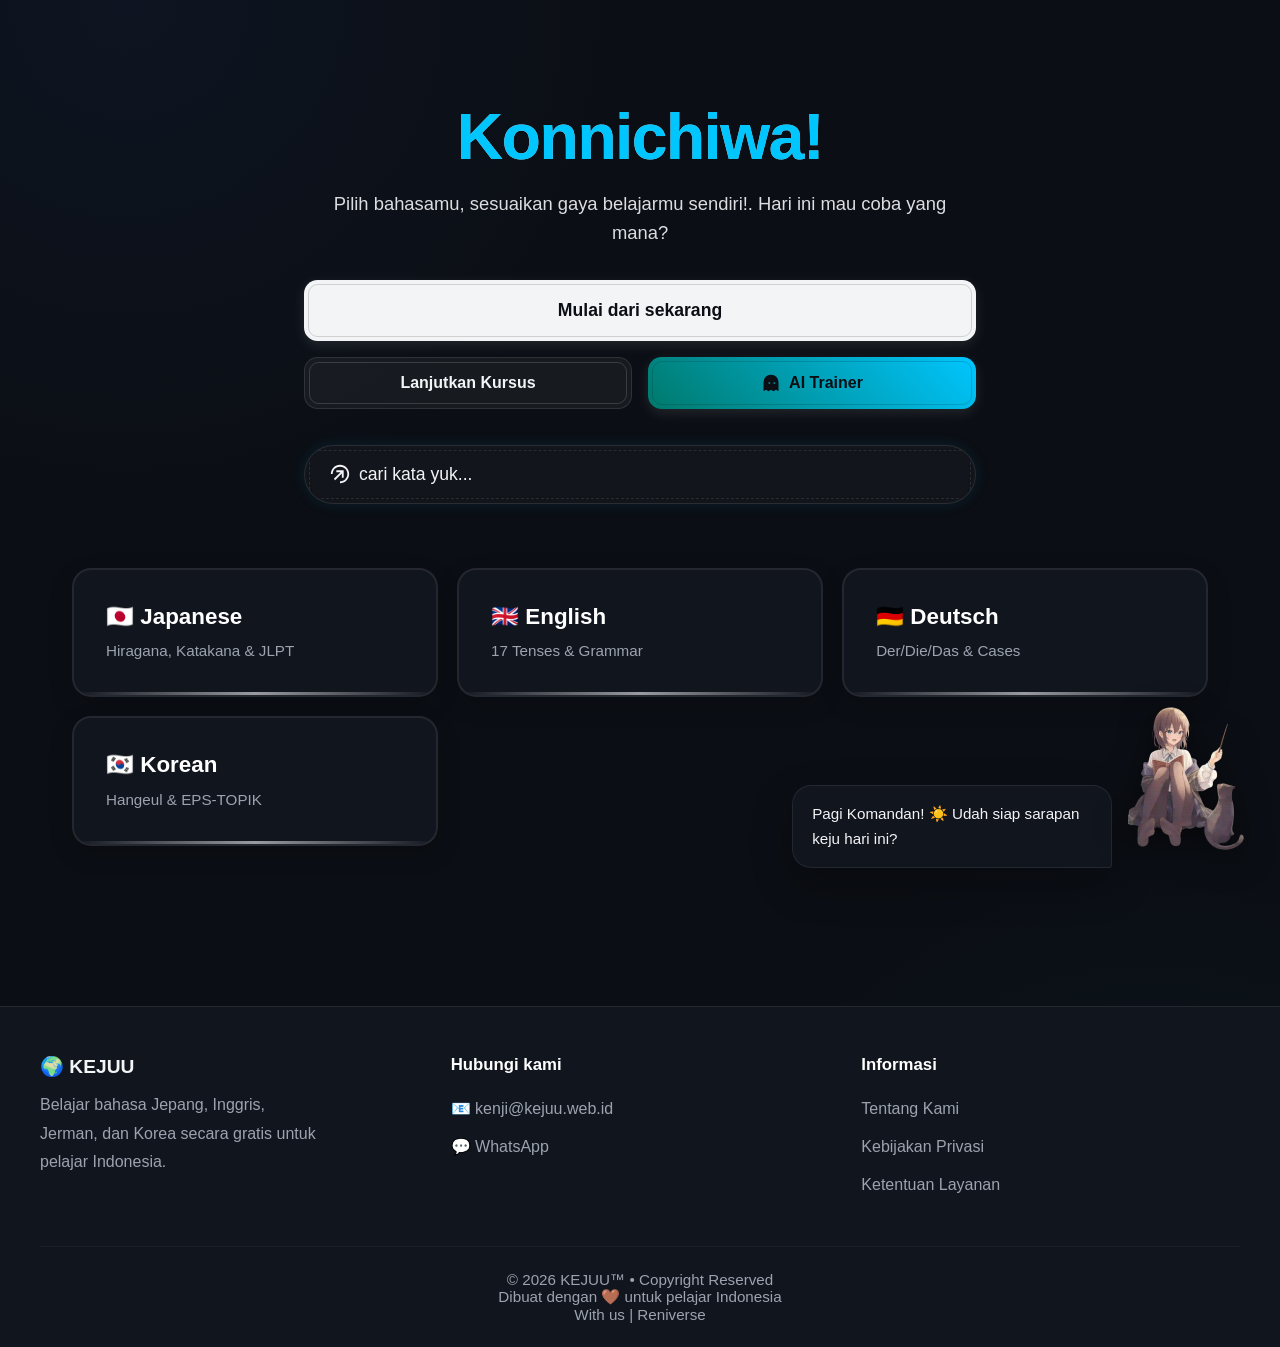
==== index.html @ 5feccb67 "Initial commit" ====
<!DOCTYPE html>
<html lang="id">
<head>
  <meta charset="UTF-8">
  <meta name="viewport" content="width=device-width, initial-scale=1.0">
  <meta name="robots" content="index, follow">
  <title>KEJUU languages learning</title>
  <meta name="description" content="Belajar bahasa international interaktif menyenangkan yaitu (Jepang, Inggris, Jerman, Korea) hanya di Kejuu! Tidak perlu membayar mahal, cukup sediakan akses internet yang memadai bisa langsung akses halaman kami.">
  
  <link rel="icon" type="image/png" href="icon.png">
  <link rel="apple-touch-icon" href="icon.png">
  <script async src="https://pagead2.googlesyndication.com/pagead/js/adsbygoogle.js?client=ca-pub-4600838552332740"
     crossorigin="anonymous"></script>
  <link rel="preconnect" href="https://unpkg.com" crossorigin>
  <link rel="dns-prefetch" href="https://unpkg.com">
  <link rel="preconnect" href="https://fonts.googleapis.com">
  <link rel="preconnect" href="https://fonts.gstatic.com" crossorigin>

  <link rel="stylesheet" href="source/style.css">
  <link rel="stylesheet" href="source/header/header.css">
  
  <link rel="preload" href="source/search/omni.css" as="style" onload="this.onload=null;this.rel='stylesheet'">
  <noscript><link rel="stylesheet" href="source/search/omni.css"></noscript>
</head>
<body>

  <main class="main-container">
    
    <section class="hero">
      <h1 data-dynamic="false" style="color: #00c6ff;">Konnichiwa!</h1> 
      <p style="color: #dcdde1;">Pilih bahasamu, sesuaikan gaya belajarmu sendiri!. Hari ini mau coba yang mana?</p>

      <div class="hero-buttons">
        <button id="btn-practice" class="btn-primary">Mulai dari sekarang</button>
        <button id="btn-continue" class="btn-secondary">Lanjutkan Kursus</button>
        
        <button id="btn-chat-ai" class="btn-primary" style="background: linear-gradient(45deg, #00796b, #00c6ff); border-color: #00796b; display: inline-flex; align-items: center; gap: 8px;" aria-label="Buka fitur Chat AI">
          <svg xmlns="http://www.w3.org/2000/svg" width="20" height="20" viewBox="0 0 24 24" fill="currentColor"><path d="M12 2a9 9 0 0 0-9 9v11l3-2 3 2 3-2 3 2 3-2 3 2V11a9 9 0 0 0-9-9zm5 11h-2v-2h2v2zm-6-2v2H9v-2h2z"></path></svg> AI Trainer
        </button>
        
        <button id="btn-omni" class="btn-omni" aria-label="Buka fitur pencarian kata (Omni Search)" style="display: inline-flex; align-items: center; gap: 8px;">
          <svg xmlns="http://www.w3.org/2000/svg" width="22" height="22" fill="currentColor" viewBox="0 0 24 24">
            <path d="m6.71 18.71 7.29-7.3V16h2V8H8v2h4.59l-7.3 7.29z"></path>
            <path d="M12 2C9.33 2 6.82 3.04 4.93 4.93S2 9.33 2 12h2c0-2.14.83-4.15 2.34-5.66S9.86 4 12 4s4.15.83 5.66 2.34S20 9.86 20 12s-.83 4.15-2.34 5.66S14.14 20 12 20v2c2.67 0 5.18-1.04 7.07-2.93S22 14.67 22 12s-1.04-5.18-2.93-7.07S14.67 2 12 2"></path>
          </svg>
          cari kata yuk...
        </button>
      </div>
    </section>

    <section id="language-selection" class="languages">
      <a href="source/menu/hiragana/jp.html" style="text-decoration: none; color: inherit; display: block;">
        <div class="lang-card">
          <h2>🇯🇵 Japanese</h2>
          <p>Hiragana, Katakana & JLPT</p>
        </div>
      </a>
      
      <a href="source/menu/english/eng.html" style="text-decoration: none; color: inherit; display: block;">
        <div class="lang-card">
          <h2>🇬🇧 English</h2>
          <p>17 Tenses & Grammar</p>
        </div>
      </a>
      
      <a href="source/menu/deutsch/de.html" style="text-decoration: none; color: inherit; display: block;">
        <div class="lang-card">
          <h2>🇩🇪 Deutsch</h2>
          <p>Der/Die/Das & Cases</p>
        </div>
      </a>
      
      <a href="source/menu/korea/kr.html" style="text-decoration: none; color: inherit; display: block;">
        <div class="lang-card">
          <h2>🇰🇷 Korean</h2>
          <p>Hangeul & EPS-TOPIK</p>
        </div>
      </a>
    </section>
  </main>

  <div class="assistant">
    <div id="prank-badge" class="prank-badge hidden" style="background-color: #e74c3c; color: #fff; font-weight: bold; border-radius: 5px; padding: 2px 8px; font-size: 0.8rem;">😈 Terhukum: <span id="prank-count">0</span>x</div>
    <div id="bubble" class="bubble">Hai 👋</div>
    <img src="source/assets/asisten.webp" id="assistant-img" class="assistant-img" alt="Ilustrasi Asisten Kejuu" style="width: 120px; height: auto;" fetchpriority="high" decoding="async">
  </div>

  <div id="punishment-overlay" class="punishment-overlay">
    <div class="punishment-box">
      <h2 class="punishment-title">🚨 TERCYDUK! 🚨</h2>
      <p style="color: #aaa; font-size: 0.9rem; margin-bottom: 20px;">Berani-beraninya noel asisten 2x! Sebagai hukuman, jawab soal random ini untuk membebaskan layar hahaha!</p>
      <div id="punish-lang" style="font-size: 2rem; margin-bottom: 5px;">🌍</div>
      <div id="punish-q" class="punishment-q">Memuat Kutukan...</div>
      <div id="punish-opts" class="punishment-opts"></div>
    </div>
  </div>

  <div id="omni-overlay" class="omni-overlay">
    <div class="omni-container">
      <div class="omni-header">
        <input type="text" id="omni-input" class="omni-input" placeholder="Ketik kata di sini... (Misal: Makan, Minum dsb)" aria-label="Kolom input pencarian Omni">
        <button id="omni-close" class="omni-close" aria-label="Tutup pencarian Omni">✖</button>
      </div>
      <div id="omni-results" class="omni-results">
        <p style="color: #718093; text-align: center; margin-top: 20px; font-style: italic;">ketik kata yang kamu inginkan, setelahnya akan muncul multiple languages yang bisa dilatih..</p>
      </div>
    </div>
  </div>

  <div id="ai-chat-overlay" class="omni-overlay">
    <div class="omni-container" style="max-width: 500px; height: 80vh; display: flex; flex-direction: column; padding: 0; overflow: hidden; background: #1e1e2f;">
      
      <div style="background: #2d2d44; padding: 15px 20px; display: flex; justify-content: space-between; align-items: center; border-bottom: 1px solid #3f3f5a;">
        <h3 style="margin: 0; color: #00c6ff; display: flex; align-items: center; gap: 8px;">
          <svg xmlns="http://www.w3.org/2000/svg" width="22" height="22" viewBox="0 0 24 24" fill="currentColor"><path d="M12 2a9 9 0 0 0-9 9v11l3-2 3 2 3-2 3 2 3-2 3 2V11a9 9 0 0 0-9-9zm5 11h-2v-2h2v2zm-6-2v2H9v-2h2z"></path></svg>
          Kejuu AI Tutor
        </h3>
        <button id="ai-chat-close" class="omni-close" aria-label="Tutup Chat" style="top: auto; right: auto; position: relative;">✖</button>
      </div>
      
      <div id="ai-lang-selector" style="padding: 30px 20px; text-align: center; flex: 1; overflow-y: auto;">
        <p style="color: #dcdde1; margin-bottom: 25px; font-size: 1.1rem;">Hari ini mau latihan percakapan pakai bahasa apa, Komandan?</p>
        <div style="display: grid; grid-template-columns: 1fr 1fr; gap: 15px;">
          <button class="btn-secondary ai-lang-btn" data-lang="jp" style="padding: 15px; font-size: 1.1rem;">🇯🇵 Jepang</button>
          <button class="btn-secondary ai-lang-btn" data-lang="en" style="padding: 15px; font-size: 1.1rem;">🇬🇧 Inggris</button>
          <button class="btn-secondary ai-lang-btn" data-lang="de" style="padding: 15px; font-size: 1.1rem;">🇩🇪 Jerman</button>
          <button class="btn-secondary ai-lang-btn" data-lang="kr" style="padding: 15px; font-size: 1.1rem;">🇰🇷 Korea</button>
        </div>
      </div>

      <div id="ai-chat-room" style="display: none; flex: 1; flex-direction: column; overflow: hidden;">
        <div id="ai-chat-history" style="flex: 1; overflow-y: auto; padding: 20px; display: flex; flex-direction: column; gap: 15px;"></div>
        <div id="ai-chat-options" style="padding: 15px; background: #252538; border-top: 1px solid #3f3f5a; display: flex; flex-direction: column; gap: 10px;"></div>
      </div>
    </div>
  </div>

  <script src="source/menu/hiragana/huruf.js" defer></script> 
  <script src="source/header/nav.js" defer></script>
  <script src="source/app.js" defer></script>
  <script src="source/chat.js" defer></script>
  <script src="source/search/omni.js" defer></script>
  
<footer class="site-footer">
  <div class="footer-grid">
    <div class="footer-brand">
      <h3>🌍 KEJUU</h3>
      <p>
        Belajar bahasa Jepang, Inggris,
        Jerman, dan Korea secara gratis
        untuk pelajar Indonesia.
      </p>
    </div>
    <div class="footer-section">
      <h4>Hubungi kami</h4>
      <a href="mailto:kenji@kejuu.web.id">
        📧 kenji@kejuu.web.id
      </a>
      <a href="https://wa.me/6285129943580">
        💬 WhatsApp
      </a>
    </div>
    <div class="footer-section">
      <h4>Informasi</h4>
      <a href="information/community/about.html">
        Tentang Kami
      </a>
      <a href="privacy.html">
        Kebijakan Privasi
      </a>
      <a href="terms.html">
        Ketentuan Layanan
      </a>
    </div>
  </div>
  <div class="footer-bottom">
    © 2026 KEJUU™ • Copyright Reserved
  <p>
    Dibuat dengan 🤎 untuk pelajar Indonesia
    <p>
      With us | Reniverse
    </p>
  </p>
  </div>
</footer>
</body>
</html>
---- source/style.css ----
/* =========================================
   KEJUU UI REFRESH — PREMIUM GAME EDITION
   ========================================= */

:root {
  --bg: #0b0e14;
  --bg-2: #11151e;
  --panel: rgba(18, 22, 34, 0.92);
  --panel-soft: rgba(21, 26, 40, 0.78);
  --text: #f3f4f6;
  --muted: #9ca3af;
  --line: rgba(255, 255, 255, 0.08);
  --line-soft: rgba(255, 255, 255, 0.04);
  --accent: #3b82f6; 
  --accent-2: #0ea5e9;
  --good: #10b981;
  --danger: #f43f5e;
  --shadow: 0 1rem 2.5rem rgba(0, 0, 0, 0.25);
  --shadow-soft: 0 0.5rem 1.5rem rgba(0, 0, 0, 0.15);
  --radius-lg: 1.2rem;
  --radius-md: 0.85rem;
  --radius-sm: 0.6rem;
  --content-max: 75rem;
}

* {
  margin: 0;
  padding: 0;
  box-sizing: border-box;
  font-family: 'Inter', 'Segoe UI', Tahoma, Geneva, Verdana, sans-serif;
  -webkit-tap-highlight-color: transparent;
}

html {
  scroll-behavior: smooth;
  -webkit-text-size-adjust: 100%;
  text-size-adjust: 100%;
}

body {
  min-height: 100dvh;
  background: 
    radial-gradient(circle at 10% 0%, rgba(59, 130, 246, 0.06), transparent 30%),
    radial-gradient(circle at 90% 100%, rgba(14, 165, 233, 0.05), transparent 30%),
    var(--bg);
  color: var(--text);
  display: flex;
  flex-direction: column;
  align-items: stretch;
  overflow-x: hidden;
}

.hidden {
  display: none !important;
}

/* ==========================
   TOMBOL DENGAN EFEK GAME UI
========================== */

button,
.btn {
  position: relative; /* Wajib untuk menahan kotak dalam */
  border: 0;
  border-radius: var(--radius-md);
  cursor: pointer;
  font-weight: 600;
  font-size: 1rem;
  text-decoration: none;
  display: inline-flex;
  align-items: center;
  justify-content: center;
  gap: 0.6rem;
  transition: all 0.2s ease;
  overflow: hidden; /* Mencegah kotak dalam keluar dari tombol */
}

/* KOTAK HIASAN DI DALAM (GAME VIBES) */
button::before,
.btn::before {
  content: '';
  position: absolute;
  inset: 4px; /* Jarak dinding kotak dalam ke pinggir tombol */
  border: 1px solid rgba(255, 255, 255, 0.15); /* Garis standar transparan */
  border-radius: calc(var(--radius-md) - 4px); /* Menyesuaikan lekukan luar */
  pointer-events: none;
  transition: all 0.2s ease;
}

button:hover,
.btn:hover {
  transform: translateY(-2px);
}

/* Kotak dalam ikut menyala saat di-hover */
button:hover::before,
.btn:hover::before {
  border-color: rgba(255, 255, 255, 0.4);
}

button:active,
.btn:active {
  transform: translateY(0) scale(0.98);
}

button:focus-visible,
.btn:focus-visible,
a:focus-visible {
  outline: 2px solid var(--accent);
  outline-offset: 2px;
}

/* ==========================
   MAIN / HERO
========================== */

.container,
.main-container {
  width: min(100%, var(--content-max));
  margin-inline: auto;
  padding-inline: clamp(1.2rem, 3vw, 2rem);
  padding-bottom: clamp(6rem, 10vw, 8rem);
}

.hero {
  width: 100%;
  text-align: center;
  padding: clamp(4rem, 8vw, 7rem) 0 clamp(2.5rem, 5vw, 4rem);
  animation: fadeInDown 0.7s ease-out;
}

.hero h1 {
  font-size: clamp(2rem, 5.5vw, 4rem);
  font-weight: 800;
  line-height: 1.1;
  letter-spacing: -0.02em;
  margin-bottom: 1rem;
  background: linear-gradient(135deg, #fff, #9ca3af);
  -webkit-background-clip: text;
  background-clip: text;
  color: transparent;
}

.hero p {
  color: var(--muted);
  font-size: clamp(1rem, 1.8vw, 1.15rem);
  line-height: 1.6;
  max-width: 42rem;
  margin-inline: auto;
}

.hero-buttons {
  width: min(100%, 42rem);
  margin: 2rem auto 0;
  display: grid;
  grid-template-columns: repeat(2, 1fr);
  gap: 1rem;
}

.hero-buttons button:nth-child(1) {
  grid-column: 1 / -1;
  padding: 1.25rem;
  font-size: 1.1rem;
}

.hero-buttons .btn-omni {
  grid-column: 1 / -1;
  padding: 1.1rem;
  background: rgba(255, 255, 255, 0.03);
  border: 1px solid rgba(255, 255, 255, 0.1);
  color: var(--text);
  font-weight: 500;
  justify-content: flex-start;
  padding-left: 1.5rem;
}

.hero-buttons .btn-omni::before {
  /* Khusus tombol search, kotak dalamnya dibikin lebih kalem */
  border: 1px dashed rgba(255, 255, 255, 0.1); 
}

.hero-buttons button {
  width: 100%;
  padding: 1rem;
}

.btn-primary {
  background: var(--text);
  color: var(--bg);
  box-shadow: 0 4px 14px rgba(255, 255, 255, 0.1);
}

.btn-primary::before {
  border-color: rgba(0, 0, 0, 0.15); /* Karena tombol warna putih, garis dalam warna gelap */
}
.btn-primary:hover::before {
  border-color: rgba(0, 0, 0, 0.3);
}

.btn-primary:hover {
  background: #e5e7eb;
  box-shadow: 0 6px 20px rgba(255, 255, 255, 0.15);
}

.btn-secondary {
  background: rgba(255, 255, 255, 0.05);
  color: var(--text);
  border: 1px solid rgba(255, 255, 255, 0.1);
}

.btn-secondary:hover {
  background: rgba(255, 255, 255, 0.08);
  border-color: rgba(255, 255, 255, 0.2);
}

/* ==========================
   LANGUAGE CARDS
========================== */

.languages {
  width: 100%;
  display: grid;
  grid-template-columns: repeat(auto-fit, minmax(min(100%, 18rem), 1fr));
  gap: 1.2rem;
  padding: 0 0 2rem;
}

.languages > a {
  display: block;
  color: inherit;
  text-decoration: none;
}

.lang-card {
  height: 100%;
  background: var(--bg-2);
  border: 2px solid var(--line);
  border-radius: var(--radius-lg);
  padding: clamp(1.8rem, 3.4vw, 2rem);
  text-align: left;
  transition: all 0.3s ease;
  box-shadow: var(--shadow-soft);
  position: relative;
  overflow: hidden;
}

.lang-card::after {
  content: "";
  position: absolute;
  inset: auto 0 0 0;
  height: 3px;
  opacity: 0.6;
  background: linear-gradient(90deg, transparent, currentColor, transparent);
}

.lang-card::before {
  content: '';
  position: absolute;
  top: 0; left: 0; right: 0;
  height: 3px;
  background: var(--card-accent, transparent);
  opacity: 0;
  transition: opacity 0.3s ease;
}

.lang-card:nth-child(1) { --card-accent: #C71585; }

.lang-card:hover {
  transform: translateY(-4px);
  border-color: rgba(255, 255, 255, 0.15);
  box-shadow: var(--shadow);
  background: rgba(255, 255, 255, 0.02);
}

.lang-card:hover::before {
  opacity: 1;
}

.lang-card h2,
.lang-card h3 {
  color: #fff;
  font-size: clamp(1.2rem, 2.5vw, 1.4rem);
  margin-bottom: 0.5rem;
  line-height: 1.3;
}

.lang-card p {
  color: var(--muted);
  font-size: 0.95rem;
  line-height: 1.6;
}

/* ==========================
   ASSISTANT / BUBBLE
========================== */

.assistant {
  position: fixed;
  right: clamp(1rem, 2.5vw, 2rem);
  bottom: clamp(1rem, 2.5vw, 2rem);
  display: flex;
  align-items: flex-end;
  gap: 1rem;
  z-index: 1000;
  pointer-events: none;
}

.assistant > * {
  pointer-events: auto;
}

.assistant-img {
  width: clamp(5rem, 8vw, 7rem);
  height: auto;
  cursor: pointer;
  object-fit: contain;
  animation: float 4s ease-in-out infinite;
  transition: transform 0.2s ease, filter 0.2s ease;
  filter: drop-shadow(0 0.5rem 1rem rgba(0, 0, 0, 0.5));
}

.assistant-img:hover {
  animation: poke 0.75s ease-in-out;
  transform: scale(1.05);
}

.talking {
  animation: talk 0.3s infinite !important;
}

.prank-badge {
  position: absolute;
  top: -2.5rem;
  right: 0;
  display: inline-flex;
  align-items: center;
  gap: 0.3rem;
  padding: 0.4rem 0.9rem;
  border-radius: var(--radius-md);
  background: var(--danger);
  color: #fff;
  font-size: 0.85rem;
  font-weight: 700;
  box-shadow: 0 0.5rem 1.2rem rgba(244, 63, 94, 0.3);
  white-space: nowrap;
}

.bubble {
  max-width: min(20rem, 72vw);
  background: var(--bg-2);
  color: var(--text);
  border: 1px solid var(--line);
  border-radius: 1.2rem 1.2rem 0.2rem 1.2rem;
  padding: 1rem 1.2rem;
  font-size: 0.95rem;
  line-height: 1.6;
  box-shadow: var(--shadow);
  opacity: 0;
  transform: translateY(1rem) scale(0.95);
  transition: all 0.3s cubic-bezier(0.175, 0.885, 0.32, 1.275);
}

.bubble.show {
  opacity: 1;
  transform: translateY(0) scale(1);
}

/* ==========================
   OVERLAYS (PRANK / OMNI / AI)
========================== */

.punishment-overlay,
.omni-overlay {
  position: fixed;
  inset: 0;
  z-index: 9998;
  display: flex;
  justify-content: center;
  align-items: center;
  padding: 1rem;
  background: rgba(0, 0, 0, 0.75);
  backdrop-filter: blur(8px);
  -webkit-backdrop-filter: blur(8px);
  opacity: 0;
  pointer-events: none;
  transition: opacity 0.3s ease;
}

.punishment-overlay.locked,
.omni-overlay.active {
  opacity: 1;
  pointer-events: auto;
}

.punishment-box,
.omni-container {
  width: min(100%, 36rem);
  border: 1px solid var(--line);
  border-radius: var(--radius-lg);
  background: var(--bg);
  box-shadow: var(--shadow);
}

.punishment-box {
  padding: clamp(1.5rem, 4vw, 2.5rem);
  text-align: center;
  transform: scale(0.95) translateY(1rem);
  transition: all 0.3s cubic-bezier(0.2, 0.8, 0.2, 1);
}

.punishment-overlay.locked .punishment-box {
  transform: scale(1) translateY(0);
}

.punishment-title {
  color: var(--danger);
  font-size: clamp(1.5rem, 3.5vw, 2rem);
  margin-bottom: 0.5rem;
  font-weight: 800;
}

.punishment-q {
  font-size: clamp(1.1rem, 2.5vw, 1.25rem);
  margin: 1.5rem 0;
  color: #fff;
  font-weight: 600;
}

.punishment-opts {
  display: grid;
  gap: 0.8rem;
}

.punish-btn {
  width: 100%;
  padding: 1rem;
  background: rgba(255, 255, 255, 0.05);
  border: 1px solid var(--line);
  color: #fff;
}

.punish-btn:hover {
  background: rgba(255, 255, 255, 0.1);
  border-color: rgba(255, 255, 255, 0.2);
}

.punish-btn.wrong {
  animation: shakeWrong 0.4s ease-in-out;
  background: rgba(244, 63, 94, 0.1);
  border-color: rgba(244, 63, 94, 0.4);
  color: #fb7185;
}
.punish-btn.wrong::before {
  border-color: rgba(244, 63, 94, 0.3); /* Inner border ikut warna merah */
}

.omni-container {
  overflow: hidden;
  display: flex;
  flex-direction: column;
}

.omni-header {
  display: flex;
  align-items: center;
  gap: 1rem;
  padding: 1.2rem;
  border-bottom: 1px solid var(--line);
  background: var(--bg-2);
}

.omni-input {
  width: 100%;
  min-width: 0;
  border: 1px solid var(--line);
  background: var(--bg);
  color: #fff;
  border-radius: var(--radius-md);
  padding: 1rem 1.2rem;
  font-size: 1.05rem;
  outline: none;
  transition: border-color 0.2s ease;
}

.omni-input::placeholder {
  color: var(--muted);
}

.omni-input:focus {
  border-color: var(--accent);
}

.omni-close {
  flex: 0 0 auto;
  width: 2.8rem;
  height: 2.8rem;
  background: rgba(255, 255, 255, 0.05);
  color: var(--muted);
  border-radius: var(--radius-md);
}

.omni-close:hover {
  background: rgba(255, 255, 255, 0.1);
  color: #fff;
}

.omni-results {
  padding: 1.2rem;
  max-height: min(70vh, 32rem);
  overflow: auto;
}

/* ==========================
   AI CHAT
========================== */
#ai-chat-overlay.omni-overlay .omni-container {
  width: min(100%, 36rem);
  height: min(85vh, 48rem);
}

#ai-lang-selector {
  padding: 1.5rem;
  overflow: auto;
  flex: 1;
}

#ai-chat-room {
  min-height: 0;
}

#ai-chat-history {
  min-height: 0;
  flex: 1;
  overflow: auto;
  padding: 1.5rem;
  display: flex;
  flex-direction: column;
  gap: 1.2rem;
}

#ai-chat-options {
  padding: 1.2rem;
  background: var(--bg-2);
  border-top: 1px solid var(--line);
  display: flex;
  flex-direction: column;
  gap: 0.8rem;
}

.ai-lang-btn {
  width: 100%;
  padding: 1rem !important;
  font-size: 1.05rem !important;
}

.chat-row {
  display: flex;
  align-items: flex-end;
  gap: 0.8rem;
}

.chat-row.user {
  justify-content: flex-end;
}

.chat-avatar {
  flex: 0 0 auto;
  display: flex;
  align-items: center;
  justify-content: center;
  font-size: 1.5rem;
}

.chat-bubble {
  max-width: 82%;
  border-radius: var(--radius-md);
  padding: 1rem 1.2rem;
  line-height: 1.6;
  font-size: 1rem;
}

.chat-bubble.ai-msg {
  background: var(--bg-2);
  border: 1px solid var(--line);
  color: var(--text);
  border-bottom-left-radius: 0.2rem;
}

.chat-bubble.user-msg {
  background: var(--accent);
  color: #fff;
  border-bottom-right-radius: 0.2rem;
}

.chat-choice-btn {
  width: 100%;
  padding: 1rem;
  border-radius: var(--radius-md);
  background: rgba(255, 255, 255, 0.03);
  color: #fff;
  border: 1px solid var(--line);
  text-align: left;
}

.chat-choice-btn:hover {
  background: rgba(255, 255, 255, 0.08);
  border-color: rgba(255, 255, 255, 0.2);
}

/* ==========================
   FOOTER
========================== */

.site-footer {
  width: 100%;
  margin-top: auto;
  padding: clamp(2rem, 5vw, 3rem) 0 1.5rem;
  background: var(--bg-2);
  border-top: 1px solid var(--line);
}

.footer-grid {
  width: min(100% - 2rem, var(--content-max));
  margin-inline: auto;
  display: grid;
  grid-template-columns: repeat(auto-fit, minmax(min(100%, 14rem), 1fr));
  gap: 2rem;
  align-items: start;
}

.footer-brand h3 {
  margin-bottom: 0.8rem;
  font-size: 1.2rem;
  font-weight: 700;
}

.footer-brand p {
  color: var(--muted);
  line-height: 1.8;
  max-width: 32ch;
}

.footer-section {
  display: flex;
  flex-direction: column;
  gap: 0.8rem;
}

.footer-section h4 {
  margin-bottom: 0.5rem;
  color: #fff;
  font-size: 1.05rem;
}

.footer-section a {
  color: var(--muted);
  text-decoration: none;
  line-height: 1.6;
  transition: color 0.2s ease;
}

.footer-section a:hover {
  color: #fff;
}

.footer-bottom {
  width: min(100% - 2rem, var(--content-max));
  margin: 3rem auto 0;
  padding-top: 1.5rem;
  border-top: 1px solid var(--line-soft);
  text-align: center;
  color: var(--muted);
  font-size: 0.95rem;
}

/* ==========================
   ANIMATIONS & RESPONSIVE
========================== */

@keyframes float {
  0%, 100% { transform: translateY(0); }
  50% { transform: translateY(-0.8rem); }
}

@keyframes poke {
  0% { transform: scale(1) rotate(0deg); }
  25% { transform: scale(0.9) rotate(-5deg); filter: brightness(1.2); }
  50% { transform: scale(1.1) rotate(5deg); }
  75% { transform: scale(1.05) rotate(-2deg); }
  100% { transform: scale(1) rotate(0deg); }
}

@keyframes talk {
  0%, 100% { transform: scaleY(1); }
  50% { transform: scaleY(0.95) translateY(-2px); }
}

@keyframes fadeInDown {
  from { opacity: 0; transform: translateY(-20px); }
  to { opacity: 1; transform: translateY(0); }
}

@keyframes shakeWrong {
  0%, 100% { transform: translateX(0); }
  25% { transform: translateX(-6px); }
  50% { transform: translateX(6px); }
  75% { transform: translateX(-4px); }
}

@media (max-width: 48rem) {
  .hero-buttons {
    grid-template-columns: 1fr;
  }
  
  .hero-buttons button {
    grid-column: 1 / -1 !important;
  }

  .languages {
    grid-template-columns: 1fr;
  }

  .assistant {
    right: 1rem;
    bottom: 1rem;
  }

  .bubble {
    max-width: min(16rem, 65vw);
    font-size: 0.9rem;
  }
}

@media (prefers-reduced-motion: reduce) {
  *, *::before, *::after {
    scroll-behavior: auto !important;
    animation: none !important;
    transition: none !important;
  }
}
---- source/header/header.css ----
/* --- HEADER UTAMA --- */
.main-header {
    width: 100%;
    height: 70px;
    background: rgba(0, 128, 128, 0.4);
    backdrop-filter: blur(15px);
    -webkit-backdrop-filter: blur(15px);
    position: fixed;
    top: 0;
    left: 0;
    z-index: 10000;
    transition: top 0.3s ease-in-out;
}

.header-content {
    height: 100%;
    max-width: 1100px;
    margin: 0 auto;
    padding: 0 20px;
    display: flex;
    justify-content: space-between;
    align-items: center;
}

.logo {
    font-size: 1.6rem;
    font-weight: 900;
    text-decoration: none;
    letter-spacing: 1px;
    background: linear-gradient(25deg, #40E0D0, #b794f4);
    -webkit-background-clip: text;
    -webkit-text-fill-color: transparent;
    filter: drop-shadow(0px 0px 8px rgba(255, 59, 59, 0.4));
}

/* --- NAV TOGGLE (ANIMASI SILANG X) --- */
.menu-toggle {
    width: 30px;
    height: 22px;
    cursor: pointer;
    display: flex;
    flex-direction: column;
    justify-content: space-between;
    z-index: 10002;
    transition: transform 1.1 ease;
}

.menu-toggle span {
    display: block;
    width: 100%;
    height: 3px;
    background: white;
    border-radius: 4px;
    transition: all 0.3s ease-in-out; /* Durasi animasi silang */
}

/* LOGIKA ANIMASI SILANG (X) PAS AKTIF */
.menu-toggle.is-active span:nth-child(1) {
    transform: translateY(9.5px) rotate(45deg);
}

.menu-toggle.is-active span:nth-child(2) {
    opacity: 0; /* Garis tengah hilang */
}

.menu-toggle.is-active span:nth-child(3) {
    transform: translateY(-9.5px) rotate(-45deg);
}


.dropdown-container {
    position: absolute;
    top: 70px; 
    right: 20px; 
    background: rgba(30, 30, 30, 0.75); 
    backdrop-filter: blur(12px); 
    -webkit-backdrop-filter: blur(12px); 
    border: 1px solid rgba(255, 255, 255, 0.1); 
    border-radius: 16px;
    padding: 10px 0;
    min-width: 160px;
    
    /* ANIMASI NGUMPET */
    opacity: 0;
    transform: translateY(-15px); 
    visibility: hidden;
    transition: all 0.3s cubic-bezier(0.2, 0, 0.2, 1); 
    box-shadow: 0 10px 30px rgba(0, 0, 0, 0.5); 
}

/* KONDISI MUNCUL (Bisa trigger .active atau .show dari JS) */
.dropdown-container.active,
.dropdown-container.show {
    opacity: 1;
    transform: translateY(0); 
    visibility: visible;
}


.dropdown-container a {
    display: block;
    padding: 12px 20px; 
    color: ivory;
    text-decoration: none;
    font-size: 0.95rem; 
    font-weight: 600;
    text-transform: capitalize; 
    text-align: left; 
    transition: background 0.2s, color 0.2s;
    text-align: center;
}


.dropdown-container a:hover, 
.dropdown-container a:active {
    background: rgba(255, 255, 255, 0.1); 
    color: #b794f4;
}

/* =========================================
   TOMBOL MODE FOKUS & LOGIKA HEADER
   ========================================= */
.btn-focus {
    background: transparent;
    border: none;
    color: lavender;
    cursor: pointer;
    display: flex;
    align-items: center;
    justify-content: center;
    transition: all 0.3s ease;
    padding: 5px 10px;
}

.btn-focus:hover {
    color: #00c6ff;
    transform: scale(1.1);
}

/* Animasi Tombol Nyala Saat Fokus Aktif */
.btn-focus.is-active {
    color: #00d26a;
    animation: pulseFocus 2s infinite;
}

@keyframes pulseFocus {
    0%, 100% { filter: drop-shadow(0 0 5px rgba(0, 210, 106, 0.4)); transform: scale(1.3); }
    50% { filter: drop-shadow(0 0 15px rgba(0, 210, 106, 0.8)); transform: scale(1.5); }
}

/* SAAT MODE FOKUS AKTIF: Header berubah drastis! */
body.focus-mode-active .main-header {
    background: transparent !important;
    backdrop-filter: none !important;
    -webkit-backdrop-filter: none !important;
    border-bottom: none;
    box-shadow: none;
}

/* Redupkan logo & Hilangkan tombol menu agar tidak mengganggu */
body.focus-mode-active .logo { opacity: 0.3; transition: 0.5s; }
body.focus-mode-active .menu-toggle { opacity: 0; pointer-events: none; transition: 0.3s; }
---- source/search/omni.css ----
/* ==========================================================
   FILE KHUSUS: OMNI SEARCH COMMAND PALETTE 🌌🔍
   (EDISI FULL AESTHETIC + LACI GESER + ARENA GAME 🎬✨)
   ========================================================== */

.btn-omni { background: rgba(255, 255, 255, 0.05); color: #fff; border: 1px solid rgba(0, 198, 255, 0.3); padding: 12px 30px; border-radius: 30px; font-size: 1.1rem; margin-top: 20px; cursor: pointer; transition: all 0.3s ease; backdrop-filter: blur(5px); box-shadow: 0 0 15px rgba(0, 198, 255, 0.1); }
.btn-omni:hover { background: rgba(0, 198, 255, 0.2); border-color: #00c6ff; transform: translateY(-3px); box-shadow: 0 5px 20px rgba(0, 198, 255, 0.4); }

.omni-overlay { position: fixed; inset: 0; z-index: 10000; background: rgba(10, 10, 15, 0); backdrop-filter: blur(0px); display: flex; justify-content: center; align-items: flex-start; padding-top: 15vh; opacity: 0; pointer-events: none; transition: background 0.4s ease, backdrop-filter 0.4s ease, opacity 0.4s ease; }
.omni-overlay.active { opacity: 1; pointer-events: auto; background: rgba(10, 10, 15, 0.85); backdrop-filter: blur(10px); }

.omni-container { width: 90%; max-width: 650px; background: #1a1a24; border: 1px solid rgba(0, 198, 255, 0.3); border-radius: 16px; box-shadow: 0 20px 50px rgba(0,0,0,0.6); opacity: 0; transform: scale(0.9) translateY(40px); transition: all 0.3s ease; display: flex; flex-direction: column; max-height: 80vh; }
@keyframes omniSpawn { 0% { opacity: 0; transform: scale(0.9) translateY(40px); } 60% { transform: scale(1.02) translateY(-5px); } 100% { opacity: 1; transform: scale(1) translateY(0); } }
@keyframes omniDespawn { 0% { opacity: 1; transform: scale(1) translateY(0); } 100% { opacity: 0; transform: scale(0.9) translateY(40px); } }
.omni-overlay.active .omni-container { animation: omniSpawn 0.4s cubic-bezier(0.165, 0.84, 0.44, 1) forwards; }
.omni-container.closing { animation: omniDespawn 0.3s ease-in forwards; }

.omni-header { position: relative; border-bottom: 1px solid rgba(255,255,255,0.05); flex-shrink: 0; }
.omni-input { width: 100%; padding: 25px 50px 25px 25px; background: transparent; border: none; color: #fff; font-size: 1.3rem; outline: none; }
.omni-input::placeholder { color: #555; }
.omni-close { position: absolute; right: 20px; top: 25px; background: transparent; border: none; color: #718093; font-size: 1.5rem; cursor: pointer; transition: 0.2s; }
.omni-close:hover { color: #ff2a7a; transform: scale(1.2) rotate(90deg); }

.omni-results { padding: 20px; overflow-y: auto; flex-grow: 1; }
.omni-results::-webkit-scrollbar { width: 6px; }
.omni-results::-webkit-scrollbar-track { background: transparent; }
.omni-results::-webkit-scrollbar-thumb { background: rgba(0, 198, 255, 0.3); border-radius: 10px; }

/* ==========================================================
   KARTU HASIL & LACI GESER (SWIPE TO REVEAL) ↔️
   ========================================================== */
.concept-group { margin-bottom: 25px; }
.concept-title { color: #00c6ff; font-size: 1rem; font-weight: bold; text-transform: uppercase; letter-spacing: 1.5px; margin-bottom: 15px; border-bottom: 1px solid rgba(0,198,255,0.2); padding-bottom: 5px; }

/* Sihir Scroll Snap buat efek geser laci */
.swipe-container { 
    display: flex; overflow-x: auto; scroll-snap-type: x mandatory; 
    scrollbar-width: none; border-radius: 12px; margin-bottom: 12px; 
    background: #22222a; border: 1px solid rgba(255,255,255,0.05);
}
.swipe-container::-webkit-scrollbar { display: none; }

.panel { 
    min-width: 100%; scroll-snap-align: start; padding: 18px; 
    display: flex; flex-direction: column; justify-content: center; 
}

/* Panel Depan (Tampilan Awal) */
.panel-front { display: flex; justify-content: space-between; align-items: center; }
.lang-info { display: flex; align-items: center; gap: 12px; }
.lang-flag { font-size: 1.5rem; }
.lang-word { font-size: 1.2rem; color: #fff; font-weight: bold; }
.swipe-hint { color: #718093; font-size: 0.8rem; animation: pulseHint 2s infinite; }

/* Panel Belakang (Laci Detail + Tombol Game) */
.panel-back { background: rgba(0, 198, 255, 0.05); border-left: 3px solid #00c6ff; }
.grammar-detail { color: #dcdde1; font-size: 0.95rem; margin-bottom: 10px; line-height: 1.4;}
.btn-play-mini { background: #00c6ff; color: #000; border: none; padding: 8px 15px; border-radius: 6px; font-weight: bold; cursor: pointer; transition: 0.2s; align-self: flex-start; }
.btn-play-mini:hover { background: #fff; box-shadow: 0 0 10px rgba(0,198,255,0.5); transform: translateY(-2px); }

@keyframes pulseHint { 0%, 100% { opacity: 0.5; transform: translateX(0); } 50% { opacity: 1; transform: translateX(5px); } }

/* ==========================================================
   MINI ARENA SATZBAU (MESIN CUCI OTAK) 🎯
   ========================================================== */
.mini-arena { display: none; margin-top: 15px; padding-top: 15px; border-top: 1px dashed rgba(255,255,255,0.1); animation: fadeIn 0.4s ease; }
.mini-arena.active { display: block; }
.mission-text { color: #fff; font-size: 0.95rem; margin-bottom: 15px; font-style: italic; text-align: center; }

.answer-slots { display: flex; flex-wrap: wrap; gap: 8px; min-height: 40px; margin-bottom: 15px; justify-content: center; background: rgba(0,0,0,0.2); padding: 10px; border-radius: 8px; }
.slot-box { border-bottom: 2px solid #718093; min-width: 40px; text-align: center; color: #00c6ff; font-weight: bold; padding: 5px; }

.word-chips { display: flex; flex-wrap: wrap; gap: 8px; justify-content: center; }
.chip { background: #2f3542; color: #fff; padding: 8px 15px; border-radius: 20px; font-size: 0.9rem; cursor: pointer; transition: 0.2s; border: 1px solid rgba(255,255,255,0.1); user-select: none; }
.chip:hover { background: #57606f; transform: translateY(-2px); }
.chip.hidden { opacity: 0; pointer-events: none; transform: scale(0); }

.chip.wrong-shake { animation: shakeWrong 0.4s ease-in-out; background: rgba(255, 42, 122, 0.3); border-color: #ff2a7a; color: #ff2a7a; }

/* =========================================
   UI RUANG OBROLAN AI (CHAT ROOM FULL) 🤖👻💬
   ========================================= */

/* 1. Wadah Utama & Modal Chat Biar Tinggi & Elegan */
#ai-chat-overlay .omni-container {
    max-width: 500px;
    height: 85vh; 
    padding: 0; 
    background: #1e1e2f; 
    display: flex;
    flex-direction: column;
    overflow: hidden;
    border: 1px solid #3f3f5a;
    box-shadow: 0 10px 30px rgba(0,0,0,0.5);
}

/* 2. Tombol Pilihan Bahasa di Layar Awal */
.ai-lang-btn {
    background: #2d2d44;
    color: #dcdde1;
    border: 2px solid #3f3f5a;
    border-radius: 12px;
    font-weight: bold;
    transition: all 0.3s ease;
    cursor: pointer;
    box-shadow: 0 4px 6px rgba(0,0,0,0.1);
}
.ai-lang-btn:hover {
    background: linear-gradient(45deg, #00796b, #00c6ff);
    color: #ffffff;
    border-color: transparent;
    transform: translateY(-4px);
    box-shadow: 0 8px 20px rgba(0, 198, 255, 0.3);
}

/* 3. Baris Obrolan (Row) & Foto Profil (Avatar) */
.chat-row {
    display: flex;
    gap: 10px;
    align-items: flex-end; 
    width: 100%;
    animation: popIn 0.3s cubic-bezier(0.175, 0.885, 0.32, 1.275) forwards;
}
.chat-row.ai { justify-content: flex-start; }
.chat-row.user { justify-content: flex-end; }

.chat-avatar {
    width: 32px;
    height: 32px;
    border-radius: 50%;
    display: flex;
    justify-content: center;
    align-items: center;
    font-size: 1.2rem;
    flex-shrink: 0;
    box-shadow: 0 2px 5px rgba(0,0,0,0.2);
}
.ai-avatar { background: #2d2d44; color: #00c6ff; border: 1px solid #3f3f5a; }
.user-avatar { background: linear-gradient(45deg, #00796b, #00c6ff); color: #ffffff; }

/* 4. Balon Chat (Bubbles) */
.chat-bubble {
    max-width: 80%;
    padding: 12px 16px;
    border-radius: 15px;
    font-size: 0.95rem;
    line-height: 1.4;
    opacity: 0;
    transform: translateY(10px);
    animation: popIn 0.3s cubic-bezier(0.175, 0.885, 0.32, 1.275) forwards;
    margin: 0; 
}
.ai-msg {
    background: #2d2d44;
    color: #e0e0e0;
    border-bottom-left-radius: 2px;
    border: 1px solid #3f3f5a;
}
.user-msg {
    background: linear-gradient(45deg, #00796b, #00c6ff);
    color: #ffffff;
    border-bottom-right-radius: 2px;
    font-weight: 500;
}

/* 5. Tombol Pilihan Jawaban User */
.chat-choice-btn {
    background: transparent;
    color: #00c6ff;
    border: 1px solid #00c6ff;
    padding: 10px 15px;
    border-radius: 8px;
    text-align: left;
    cursor: pointer;
    font-size: 0.95rem;
    transition: all 0.2s ease;
    animation: fadeIn 0.3s ease forwards;
}
.chat-choice-btn:hover {
    background: rgba(0, 198, 255, 0.1);
    transform: translateX(5px);
}

/* 6. Animasi Titik Ngetik... */
.typing-indicator { display: flex; gap: 4px; padding: 10px; align-items: center; }
.typing-dot { width: 6px; height: 6px; background: #00c6ff; border-radius: 50%; animation: typingBounce 1s infinite; }
.typing-dot:nth-child(2) { animation-delay: 0.2s; }
.typing-dot:nth-child(3) { animation-delay: 0.4s; }

/* 7. Kustomisasi Scrollbar History Chat Biar Langsing */
#ai-chat-history::-webkit-scrollbar { width: 6px; }
#ai-chat-history::-webkit-scrollbar-track { background: transparent; }
#ai-chat-history::-webkit-scrollbar-thumb { background: #3f3f5a; border-radius: 10px; }
#ai-chat-history::-webkit-scrollbar-thumb:hover { background: #00c6ff; }

/* Keyframes Tambahan untuk Chat */
@keyframes popIn { to { opacity: 1; transform: translateY(0); } }
@keyframes typingBounce {
    0%, 100% { transform: translateY(0); }
    50% { transform: translateY(-5px); }
}
---- source/search/omni.css ----
/* ==========================================================
   FILE KHUSUS: OMNI SEARCH COMMAND PALETTE 🌌🔍
   (EDISI FULL AESTHETIC + LACI GESER + ARENA GAME 🎬✨)
   ========================================================== */

.btn-omni { background: rgba(255, 255, 255, 0.05); color: #fff; border: 1px solid rgba(0, 198, 255, 0.3); padding: 12px 30px; border-radius: 30px; font-size: 1.1rem; margin-top: 20px; cursor: pointer; transition: all 0.3s ease; backdrop-filter: blur(5px); box-shadow: 0 0 15px rgba(0, 198, 255, 0.1); }
.btn-omni:hover { background: rgba(0, 198, 255, 0.2); border-color: #00c6ff; transform: translateY(-3px); box-shadow: 0 5px 20px rgba(0, 198, 255, 0.4); }

.omni-overlay { position: fixed; inset: 0; z-index: 10000; background: rgba(10, 10, 15, 0); backdrop-filter: blur(0px); display: flex; justify-content: center; align-items: flex-start; padding-top: 15vh; opacity: 0; pointer-events: none; transition: background 0.4s ease, backdrop-filter 0.4s ease, opacity 0.4s ease; }
.omni-overlay.active { opacity: 1; pointer-events: auto; background: rgba(10, 10, 15, 0.85); backdrop-filter: blur(10px); }

.omni-container { width: 90%; max-width: 650px; background: #1a1a24; border: 1px solid rgba(0, 198, 255, 0.3); border-radius: 16px; box-shadow: 0 20px 50px rgba(0,0,0,0.6); opacity: 0; transform: scale(0.9) translateY(40px); transition: all 0.3s ease; display: flex; flex-direction: column; max-height: 80vh; }
@keyframes omniSpawn { 0% { opacity: 0; transform: scale(0.9) translateY(40px); } 60% { transform: scale(1.02) translateY(-5px); } 100% { opacity: 1; transform: scale(1) translateY(0); } }
@keyframes omniDespawn { 0% { opacity: 1; transform: scale(1) translateY(0); } 100% { opacity: 0; transform: scale(0.9) translateY(40px); } }
.omni-overlay.active .omni-container { animation: omniSpawn 0.4s cubic-bezier(0.165, 0.84, 0.44, 1) forwards; }
.omni-container.closing { animation: omniDespawn 0.3s ease-in forwards; }

.omni-header { position: relative; border-bottom: 1px solid rgba(255,255,255,0.05); flex-shrink: 0; }
.omni-input { width: 100%; padding: 25px 50px 25px 25px; background: transparent; border: none; color: #fff; font-size: 1.3rem; outline: none; }
.omni-input::placeholder { color: #555; }
.omni-close { position: absolute; right: 20px; top: 25px; background: transparent; border: none; color: #718093; font-size: 1.5rem; cursor: pointer; transition: 0.2s; }
.omni-close:hover { color: #ff2a7a; transform: scale(1.2) rotate(90deg); }

.omni-results { padding: 20px; overflow-y: auto; flex-grow: 1; }
.omni-results::-webkit-scrollbar { width: 6px; }
.omni-results::-webkit-scrollbar-track { background: transparent; }
.omni-results::-webkit-scrollbar-thumb { background: rgba(0, 198, 255, 0.3); border-radius: 10px; }

/* ==========================================================
   KARTU HASIL & LACI GESER (SWIPE TO REVEAL) ↔️
   ========================================================== */
.concept-group { margin-bottom: 25px; }
.concept-title { color: #00c6ff; font-size: 1rem; font-weight: bold; text-transform: uppercase; letter-spacing: 1.5px; margin-bottom: 15px; border-bottom: 1px solid rgba(0,198,255,0.2); padding-bottom: 5px; }

/* Sihir Scroll Snap buat efek geser laci */
.swipe-container { 
    display: flex; overflow-x: auto; scroll-snap-type: x mandatory; 
    scrollbar-width: none; border-radius: 12px; margin-bottom: 12px; 
    background: #22222a; border: 1px solid rgba(255,255,255,0.05);
}
.swipe-container::-webkit-scrollbar { display: none; }

.panel { 
    min-width: 100%; scroll-snap-align: start; padding: 18px; 
    display: flex; flex-direction: column; justify-content: center; 
}

/* Panel Depan (Tampilan Awal) */
.panel-front { display: flex; justify-content: space-between; align-items: center; }
.lang-info { display: flex; align-items: center; gap: 12px; }
.lang-flag { font-size: 1.5rem; }
.lang-word { font-size: 1.2rem; color: #fff; font-weight: bold; }
.swipe-hint { color: #718093; font-size: 0.8rem; animation: pulseHint 2s infinite; }

/* Panel Belakang (Laci Detail + Tombol Game) */
.panel-back { background: rgba(0, 198, 255, 0.05); border-left: 3px solid #00c6ff; }
.grammar-detail { color: #dcdde1; font-size: 0.95rem; margin-bottom: 10px; line-height: 1.4;}
.btn-play-mini { background: #00c6ff; color: #000; border: none; padding: 8px 15px; border-radius: 6px; font-weight: bold; cursor: pointer; transition: 0.2s; align-self: flex-start; }
.btn-play-mini:hover { background: #fff; box-shadow: 0 0 10px rgba(0,198,255,0.5); transform: translateY(-2px); }

@keyframes pulseHint { 0%, 100% { opacity: 0.5; transform: translateX(0); } 50% { opacity: 1; transform: translateX(5px); } }

/* ==========================================================
   MINI ARENA SATZBAU (MESIN CUCI OTAK) 🎯
   ========================================================== */
.mini-arena { display: none; margin-top: 15px; padding-top: 15px; border-top: 1px dashed rgba(255,255,255,0.1); animation: fadeIn 0.4s ease; }
.mini-arena.active { display: block; }
.mission-text { color: #fff; font-size: 0.95rem; margin-bottom: 15px; font-style: italic; text-align: center; }

.answer-slots { display: flex; flex-wrap: wrap; gap: 8px; min-height: 40px; margin-bottom: 15px; justify-content: center; background: rgba(0,0,0,0.2); padding: 10px; border-radius: 8px; }
.slot-box { border-bottom: 2px solid #718093; min-width: 40px; text-align: center; color: #00c6ff; font-weight: bold; padding: 5px; }

.word-chips { display: flex; flex-wrap: wrap; gap: 8px; justify-content: center; }
.chip { background: #2f3542; color: #fff; padding: 8px 15px; border-radius: 20px; font-size: 0.9rem; cursor: pointer; transition: 0.2s; border: 1px solid rgba(255,255,255,0.1); user-select: none; }
.chip:hover { background: #57606f; transform: translateY(-2px); }
.chip.hidden { opacity: 0; pointer-events: none; transform: scale(0); }

.chip.wrong-shake { animation: shakeWrong 0.4s ease-in-out; background: rgba(255, 42, 122, 0.3); border-color: #ff2a7a; color: #ff2a7a; }

/* =========================================
   UI RUANG OBROLAN AI (CHAT ROOM FULL) 🤖👻💬
   ========================================= */

/* 1. Wadah Utama & Modal Chat Biar Tinggi & Elegan */
#ai-chat-overlay .omni-container {
    max-width: 500px;
    height: 85vh; 
    padding: 0; 
    background: #1e1e2f; 
    display: flex;
    flex-direction: column;
    overflow: hidden;
    border: 1px solid #3f3f5a;
    box-shadow: 0 10px 30px rgba(0,0,0,0.5);
}

/* 2. Tombol Pilihan Bahasa di Layar Awal */
.ai-lang-btn {
    background: #2d2d44;
    color: #dcdde1;
    border: 2px solid #3f3f5a;
    border-radius: 12px;
    font-weight: bold;
    transition: all 0.3s ease;
    cursor: pointer;
    box-shadow: 0 4px 6px rgba(0,0,0,0.1);
}
.ai-lang-btn:hover {
    background: linear-gradient(45deg, #00796b, #00c6ff);
    color: #ffffff;
    border-color: transparent;
    transform: translateY(-4px);
    box-shadow: 0 8px 20px rgba(0, 198, 255, 0.3);
}

/* 3. Baris Obrolan (Row) & Foto Profil (Avatar) */
.chat-row {
    display: flex;
    gap: 10px;
    align-items: flex-end; 
    width: 100%;
    animation: popIn 0.3s cubic-bezier(0.175, 0.885, 0.32, 1.275) forwards;
}
.chat-row.ai { justify-content: flex-start; }
.chat-row.user { justify-content: flex-end; }

.chat-avatar {
    width: 32px;
    height: 32px;
    border-radius: 50%;
    display: flex;
    justify-content: center;
    align-items: center;
    font-size: 1.2rem;
    flex-shrink: 0;
    box-shadow: 0 2px 5px rgba(0,0,0,0.2);
}
.ai-avatar { background: #2d2d44; color: #00c6ff; border: 1px solid #3f3f5a; }
.user-avatar { background: linear-gradient(45deg, #00796b, #00c6ff); color: #ffffff; }

/* 4. Balon Chat (Bubbles) */
.chat-bubble {
    max-width: 80%;
    padding: 12px 16px;
    border-radius: 15px;
    font-size: 0.95rem;
    line-height: 1.4;
    opacity: 0;
    transform: translateY(10px);
    animation: popIn 0.3s cubic-bezier(0.175, 0.885, 0.32, 1.275) forwards;
    margin: 0; 
}
.ai-msg {
    background: #2d2d44;
    color: #e0e0e0;
    border-bottom-left-radius: 2px;
    border: 1px solid #3f3f5a;
}
.user-msg {
    background: linear-gradient(45deg, #00796b, #00c6ff);
    color: #ffffff;
    border-bottom-right-radius: 2px;
    font-weight: 500;
}

/* 5. Tombol Pilihan Jawaban User */
.chat-choice-btn {
    background: transparent;
    color: #00c6ff;
    border: 1px solid #00c6ff;
    padding: 10px 15px;
    border-radius: 8px;
    text-align: left;
    cursor: pointer;
    font-size: 0.95rem;
    transition: all 0.2s ease;
    animation: fadeIn 0.3s ease forwards;
}
.chat-choice-btn:hover {
    background: rgba(0, 198, 255, 0.1);
    transform: translateX(5px);
}

/* 6. Animasi Titik Ngetik... */
.typing-indicator { display: flex; gap: 4px; padding: 10px; align-items: center; }
.typing-dot { width: 6px; height: 6px; background: #00c6ff; border-radius: 50%; animation: typingBounce 1s infinite; }
.typing-dot:nth-child(2) { animation-delay: 0.2s; }
.typing-dot:nth-child(3) { animation-delay: 0.4s; }

/* 7. Kustomisasi Scrollbar History Chat Biar Langsing */
#ai-chat-history::-webkit-scrollbar { width: 6px; }
#ai-chat-history::-webkit-scrollbar-track { background: transparent; }
#ai-chat-history::-webkit-scrollbar-thumb { background: #3f3f5a; border-radius: 10px; }
#ai-chat-history::-webkit-scrollbar-thumb:hover { background: #00c6ff; }

/* Keyframes Tambahan untuk Chat */
@keyframes popIn { to { opacity: 1; transform: translateY(0); } }
@keyframes typingBounce {
    0%, 100% { transform: translateY(0); }
    50% { transform: translateY(-5px); }
}
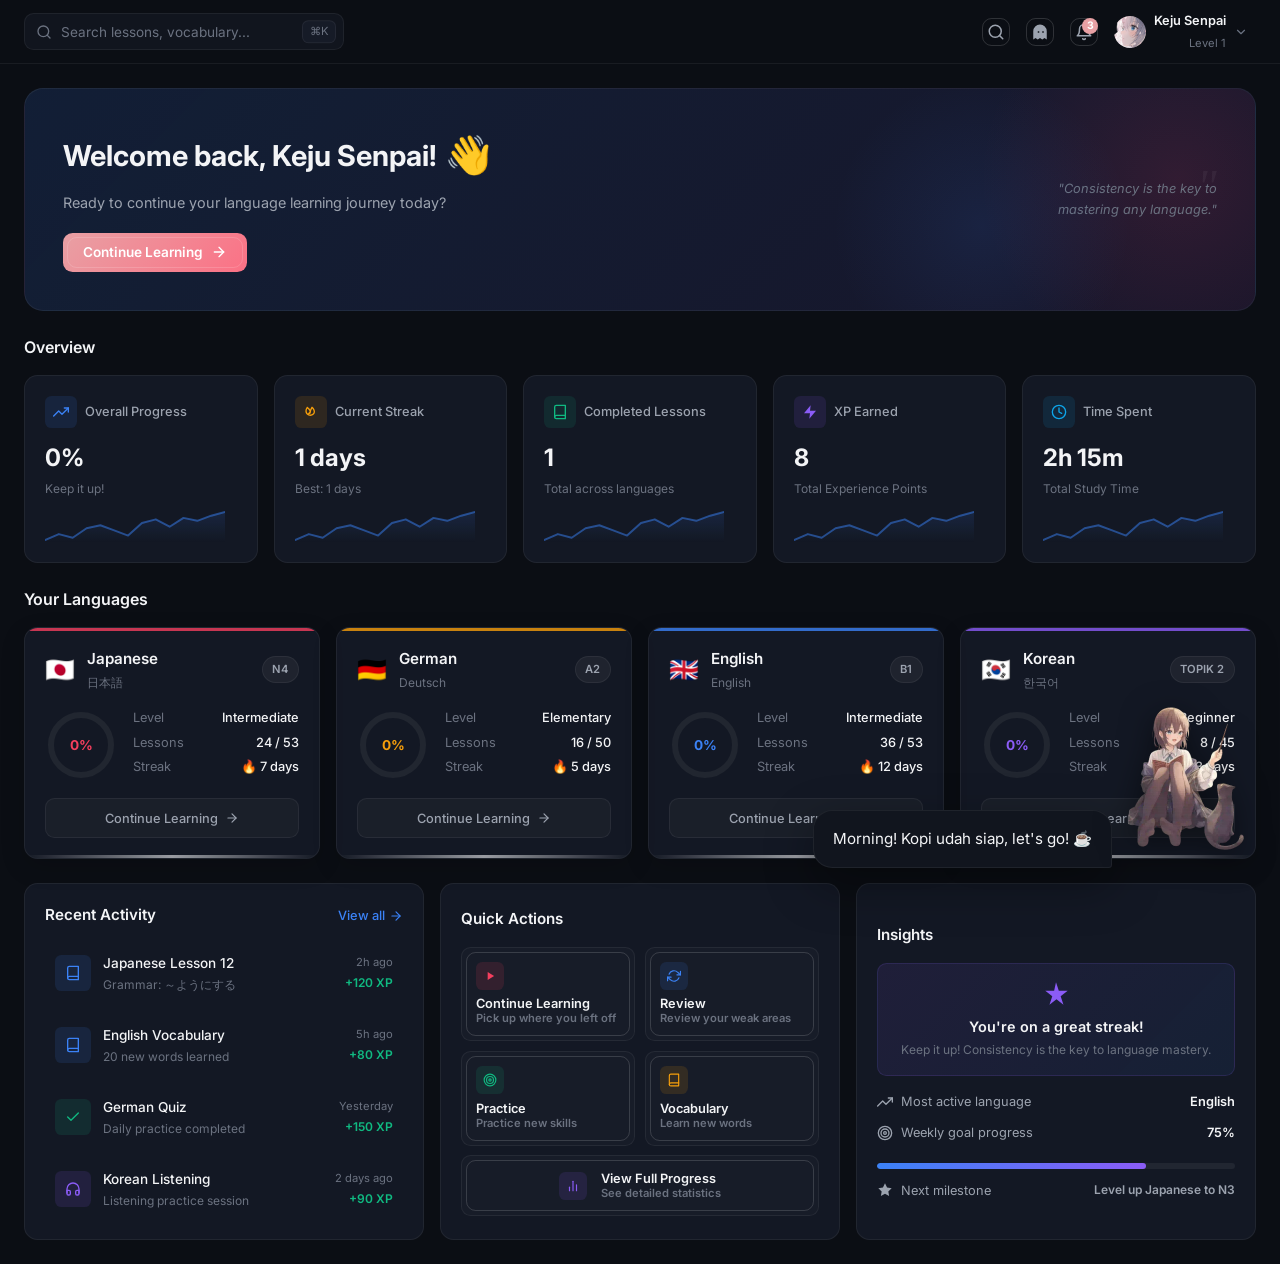
==== commit 7a292a7b: "dashboard fix" ====
--- a/index.html
+++ b/index.html
@@ -3,93 +3,153 @@
 <head>
   <meta charset="UTF-8">
   <meta name="viewport" content="width=device-width, initial-scale=1.0">
-  <meta name="robots" content="index, follow">
-  <title>KEJUU languages learning</title>
-  <meta name="description" content="Belajar bahasa international interaktif menyenangkan yaitu (Jepang, Inggris, Jerman, Korea) hanya di Kejuu! Tidak perlu membayar mahal, cukup sediakan akses internet yang memadai bisa langsung akses halaman kami.">
-  
-  <link rel="icon" type="image/png" href="icon.png">
-  <link rel="apple-touch-icon" href="icon.png">
-  <script async src="https://pagead2.googlesyndication.com/pagead/js/adsbygoogle.js?client=ca-pub-4600838552332740"
-     crossorigin="anonymous"></script>
-  <link rel="preconnect" href="https://unpkg.com" crossorigin>
-  <link rel="dns-prefetch" href="https://unpkg.com">
+  <title>Dashboard &mdash; KEJUU Languages</title>
+  <meta name="description" content="Dashboard belajar bahasa Jepang, Inggris, Jerman, dan Korea.">
+
   <link rel="preconnect" href="https://fonts.googleapis.com">
   <link rel="preconnect" href="https://fonts.gstatic.com" crossorigin>
+  <link href="https://fonts.googleapis.com/css2?family=Inter:wght@400;500;600;700;800&display=swap" rel="stylesheet">
 
   <link rel="stylesheet" href="source/style.css">
-  <link rel="stylesheet" href="source/header/header.css">
-  
-  <link rel="preload" href="source/search/omni.css" as="style" onload="this.onload=null;this.rel='stylesheet'">
-  <noscript><link rel="stylesheet" href="source/search/omni.css"></noscript>
+  <link rel="stylesheet" href="source/search/omni.css">
+  <link rel="stylesheet" href="dashboard.css">
+  <link rel="stylesheet" href="responsif.css">
 </head>
 <body>
 
-  <main class="main-container">
+  <div class="dashboard-layout">
     
-    <section class="hero">
-      <h1 data-dynamic="false" style="color: #00c6ff;">Konnichiwa!</h1> 
-      <p style="color: #dcdde1;">Pilih bahasamu, sesuaikan gaya belajarmu sendiri!. Hari ini mau coba yang mana?</p>
-
-      <div class="hero-buttons">
-        <button id="btn-practice" class="btn-primary">Mulai dari sekarang</button>
-        <button id="btn-continue" class="btn-secondary">Lanjutkan Kursus</button>
+    <!-- ELEMEN KRUSIAL: Edge Trigger untuk mendeteksi hover sidebar di desktop dari dashboard.js -->
+    <div class="edge-trigger" id="edge-trigger" aria-hidden="true"></div>
+
+    <aside class="sidebar" id="sidebar">
+      <div class="sidebar-brand">
+        <div class="brand-logo">K</div>
+        <div class="brand-text">
+          <h1>KEJUU</h1>
+          <span>Language Learning</span>
+        </div>
+      </div>
+      <nav class="sidebar-nav" id="sidebar-nav"></nav>
+      
+      <div class="sidebar-upgrade" id="sidebar-upgrade">
+        <div class="crown-icon">
+          <svg viewBox="0 0 24 24" fill="currentColor"><path d="M5 16L3 5l5.5 5L12 4l3.5 6L21 5l-2 11H5zm14 3c0 .6-.4 1-1 1H6c-.6 0-1-.4-1-1v-1h14v1z"/></svg>
+        </div>
+        <h4>Upgrade to Pro</h4>
+        <p>Unlock unlimited practice and more features.</p>
+        <button class="btn-upgrade">Upgrade Now</button>
+      </div>
+
+      <div class="sidebar-profile" id="sidebar-profile">
+        <img src="source/assets/avatar.png" alt="User Avatar">
+        <div class="profile-info">
+          <h4>User</h4>
+          <span>Level 1</span>
+        </div>
+        <svg viewBox="0 0 24 24" fill="none" stroke="currentColor" stroke-width="2" stroke-linecap="round" stroke-linejoin="round"><polyline points="6 9 12 15 18 9"/></svg>
+      </div>
+    </aside>
+
+    <div class="sidebar-overlay" id="sidebar-overlay"></div>
+
+    <main class="main-content">
+      <header class="topbar">
+        <div class="topbar-left">
+          <button class="menu-toggle" id="menu-toggle" aria-label="Toggle menu">
+            <svg viewBox="0 0 24 24" fill="none" stroke="currentColor" stroke-width="2" stroke-linecap="round" stroke-linejoin="round"><line x1="3" y1="12" x2="21" y2="12"/><line x1="3" y1="6" x2="21" y2="6"/><line x1="3" y1="18" x2="21" y2="18"/></svg>
+          </button>
+          <div class="search-bar">
+            <svg viewBox="0 0 24 24" fill="none" stroke="currentColor" stroke-width="2" stroke-linecap="round" stroke-linejoin="round"><circle cx="11" cy="11" r="8"/><line x1="21" y1="21" x2="16.65" y2="16.65"/></svg>
+            <input type="text" id="search-input" placeholder="Search lessons, vocabulary...">
+            <span class="shortcut">⌘K</span>
+          </div>
+        </div>
         
-        <button id="btn-chat-ai" class="btn-primary" style="background: linear-gradient(45deg, #00796b, #00c6ff); border-color: #00796b; display: inline-flex; align-items: center; gap: 8px;" aria-label="Buka fitur Chat AI">
-          <svg xmlns="http://www.w3.org/2000/svg" width="20" height="20" viewBox="0 0 24 24" fill="currentColor"><path d="M12 2a9 9 0 0 0-9 9v11l3-2 3 2 3-2 3 2 3-2 3 2V11a9 9 0 0 0-9-9zm5 11h-2v-2h2v2zm-6-2v2H9v-2h2z"></path></svg> AI Trainer
-        </button>
-        
-        <button id="btn-omni" class="btn-omni" aria-label="Buka fitur pencarian kata (Omni Search)" style="display: inline-flex; align-items: center; gap: 8px;">
-          <svg xmlns="http://www.w3.org/2000/svg" width="22" height="22" fill="currentColor" viewBox="0 0 24 24">
-            <path d="m6.71 18.71 7.29-7.3V16h2V8H8v2h4.59l-7.3 7.29z"></path>
-            <path d="M12 2C9.33 2 6.82 3.04 4.93 4.93S2 9.33 2 12h2c0-2.14.83-4.15 2.34-5.66S9.86 4 12 4s4.15.83 5.66 2.34S20 9.86 20 12s-.83 4.15-2.34 5.66S14.14 20 12 20v2c2.67 0 5.18-1.04 7.07-2.93S22 14.67 22 12s-1.04-5.18-2.93-7.07S14.67 2 12 2"></path>
-          </svg>
-          cari kata yuk...
-        </button>
-      </div>
-    </section>
-
-    <section id="language-selection" class="languages">
-      <a href="source/menu/hiragana/jp.html" style="text-decoration: none; color: inherit; display: block;">
-        <div class="lang-card">
-          <h2>🇯🇵 Japanese</h2>
-          <p>Hiragana, Katakana & JLPT</p>
-        </div>
-      </a>
-      
-      <a href="source/menu/english/eng.html" style="text-decoration: none; color: inherit; display: block;">
-        <div class="lang-card">
-          <h2>🇬🇧 English</h2>
-          <p>17 Tenses & Grammar</p>
-        </div>
-      </a>
-      
-      <a href="source/menu/deutsch/de.html" style="text-decoration: none; color: inherit; display: block;">
-        <div class="lang-card">
-          <h2>🇩🇪 Deutsch</h2>
-          <p>Der/Die/Das & Cases</p>
-        </div>
-      </a>
-      
-      <a href="source/menu/korea/kr.html" style="text-decoration: none; color: inherit; display: block;">
-        <div class="lang-card">
-          <h2>🇰🇷 Korean</h2>
-          <p>Hangeul & EPS-TOPIK</p>
-        </div>
-      </a>
-    </section>
-  </main>
-
+        <div class="topbar-right">
+          <!-- Tombol fitur ekstensi Omni & Chat AI -->
+          <button class="topbar-btn" id="btn-omni" aria-label="Omni Search">
+            <svg viewBox="0 0 24 24" fill="none" stroke="currentColor" stroke-width="2" stroke-linecap="round" stroke-linejoin="round"><circle cx="11" cy="11" r="8"/><line x1="21" y1="21" x2="16.65" y2="16.65"/></svg>
+          </button>
+          <button class="topbar-btn" id="btn-chat-ai" aria-label="AI Chat">
+            <svg viewBox="0 0 24 24" fill="currentColor"><path d="M12 2a9 9 0 0 0-9 9v11l3-2 3 2 3-2 3 2 3-2 3 2V11a9 9 0 0 0-9-9zm5 11h-2v-2h2v2zm-6-2v2H9v-2h2z"/></svg>
+          </button>
+          <button class="topbar-btn" aria-label="Notifications">
+            <svg viewBox="0 0 24 24" fill="none" stroke="currentColor" stroke-width="2" stroke-linecap="round" stroke-linejoin="round"><path d="M18 8A6 6 0 0 0 6 8c0 7-3 9-3 9h18s-3-2-3-9"/><path d="M13.73 21a2 2 0 0 1-3.46 0"/></svg>
+            <span class="badge" id="notif-badge">0</span>
+          </button>
+
+          <div class="topbar-user" id="topbar-user">
+            <img src="source/assets/avatar.png" alt="Avatar" id="topbar-avatar">
+            <div class="user-meta">
+              <h4 id="topbar-user-name">User</h4>
+              <span id="topbar-user-level">Level 1</span>
+            </div>
+            <svg viewBox="0 0 24 24" fill="none" stroke="currentColor" stroke-width="2" stroke-linecap="round" stroke-linejoin="round"><polyline points="6 9 12 15 18 9"/></svg>
+          </div>
+        </div>
+      </header>
+
+      <div class="dashboard-content">
+        <section class="hero-banner">
+          <div class="hero-content">
+            <h2 id="hero-title">Welcome back! <span class="wave">👋</span></h2>
+            <p>Ready to continue your language learning journey today?</p>
+            <button class="btn-continue" id="btn-continue">
+              Continue Learning
+              <svg viewBox="0 0 24 24" fill="none" stroke="currentColor" stroke-width="2" stroke-linecap="round" stroke-linejoin="round"><line x1="5" y1="12" x2="19" y2="12"/><polyline points="12 5 19 12 12 19"/></svg>
+            </button>
+          </div>
+          <div class="hero-quote">"Consistency is the key to mastering any language."</div>
+        </section>
+
+        <h3 class="section-title">Overview</h3>
+        <div class="stats-grid" id="stats-grid"></div>
+
+        <h3 class="section-title">Your Languages</h3>
+        <div class="lang-grid" id="lang-grid"></div>
+        <div class="bottom-grid">
+          <div class="panel">
+            <div class="panel-header">
+              <h3>Recent Activity</h3>
+              <a href="#" class="view-all">View all <svg viewBox="0 0 24 24" fill="none" stroke="currentColor" stroke-width="2" stroke-linecap="round" stroke-linejoin="round"><line x1="5" y1="12" x2="19" y2="12"/><polyline points="12 5 19 12 12 19"/></svg></a>
+            </div>
+            <div class="activity-list" id="activity-list"></div>
+          </div>
+
+          <div class="panel">
+            <div class="panel-header"><h3>Quick Actions</h3></div>
+            <div class="actions-grid" id="actions-grid"></div>
+          </div>
+
+          <div class="panel">
+            <div class="panel-header"><h3>Insights</h3></div>
+            <div class="insight-highlight" id="insight-highlight">
+              <div class="sparkle-icon">
+                <svg viewBox="0 0 24 24" fill="currentColor"><path d="M12 2l2.4 7.2h7.6l-6 4.8 2.4 7.2-6-4.8-6 4.8 2.4-7.2-6-4.8h7.6z"/></svg>
+              </div>
+              <h4>Keep it up!</h4>
+              <p>Consistency is the key to language mastery.</p>
+            </div>
+            <div class="insight-list" id="insight-list"></div>
+          </div>
+        </div>
+      </div>
+    </main>
+  </div>
+
+  <!-- Komponen Overlay Spesifik & Asisten Kejuu -->
   <div class="assistant">
-    <div id="prank-badge" class="prank-badge hidden" style="background-color: #e74c3c; color: #fff; font-weight: bold; border-radius: 5px; padding: 2px 8px; font-size: 0.8rem;">😈 Terhukum: <span id="prank-count">0</span>x</div>
+    <div id="prank-badge" class="prank-badge hidden" style="background-color:#e74c3c;color:#fff;font-weight:bold;border-radius:5px;padding:2px 8px;font-size:0.8rem;">😈 Terhukum: <span id="prank-count">0</span>x</div>
     <div id="bubble" class="bubble">Hai 👋</div>
-    <img src="source/assets/asisten.webp" id="assistant-img" class="assistant-img" alt="Ilustrasi Asisten Kejuu" style="width: 120px; height: auto;" fetchpriority="high" decoding="async">
+    <img src="source/aset/Kejuu.webp" id="assistant-img" class="assistant-img" alt="Ilustrasi Asisten Kejuu" style="width:120px;height:auto;" fetchpriority="high" decoding="async">
   </div>
 
   <div id="punishment-overlay" class="punishment-overlay">
     <div class="punishment-box">
       <h2 class="punishment-title">🚨 TERCYDUK! 🚨</h2>
-      <p style="color: #aaa; font-size: 0.9rem; margin-bottom: 20px;">Berani-beraninya noel asisten 2x! Sebagai hukuman, jawab soal random ini untuk membebaskan layar hahaha!</p>
-      <div id="punish-lang" style="font-size: 2rem; margin-bottom: 5px;">🌍</div>
+      <p style="color:#aaa;font-size:0.9rem;margin-bottom:20px;">Berani-beraninya noel asisten 2x! Sebagai hukuman, jawab soal random ini untuk membebaskan layar hahaha!</p>
+      <div id="punish-lang" style="font-size:2rem;margin-bottom:5px;">🌍</div>
       <div id="punish-q" class="punishment-q">Memuat Kutukan...</div>
       <div id="punish-opts" class="punishment-opts"></div>
     </div>
@@ -102,86 +162,44 @@
         <button id="omni-close" class="omni-close" aria-label="Tutup pencarian Omni">✖</button>
       </div>
       <div id="omni-results" class="omni-results">
-        <p style="color: #718093; text-align: center; margin-top: 20px; font-style: italic;">ketik kata yang kamu inginkan, setelahnya akan muncul multiple languages yang bisa dilatih..</p>
+        <p class="empty-state">ketik kata yang kamu inginkan, setelahnya akan muncul multiple languages yang bisa dilatih..</p>
       </div>
     </div>
   </div>
 
   <div id="ai-chat-overlay" class="omni-overlay">
-    <div class="omni-container" style="max-width: 500px; height: 80vh; display: flex; flex-direction: column; padding: 0; overflow: hidden; background: #1e1e2f;">
-      
-      <div style="background: #2d2d44; padding: 15px 20px; display: flex; justify-content: space-between; align-items: center; border-bottom: 1px solid #3f3f5a;">
-        <h3 style="margin: 0; color: #00c6ff; display: flex; align-items: center; gap: 8px;">
-          <svg xmlns="http://www.w3.org/2000/svg" width="22" height="22" viewBox="0 0 24 24" fill="currentColor"><path d="M12 2a9 9 0 0 0-9 9v11l3-2 3 2 3-2 3 2 3-2 3 2V11a9 9 0 0 0-9-9zm5 11h-2v-2h2v2zm-6-2v2H9v-2h2z"></path></svg>
+    <div class="omni-container" style="max-width:500px;height:80vh;display:flex;flex-direction:column;padding:0;overflow:hidden;background:#1e1e2f;">
+      <div style="background:#2d2d44;padding:15px 20px;display:flex;justify-content:space-between;align-items:center;border-bottom:1px solid #3f3f5a;">
+        <h3 style="margin:0;color:#00c6ff;display:flex;align-items:center;gap:8px;">
+          <svg xmlns="http://www.w3.org/2000/svg" width="22" height="22" viewBox="0 0 24 24" fill="currentColor"><path d="M12 2a9 9 0 0 0-9 9v11l3-2 3 2 3-2 3 2 3-2 3 2V11a9 9 0 0 0-9-9zm5 11h-2v-2h2v2zm-6-2v2H9v-2h2z"/></svg>
           Kejuu AI Tutor
         </h3>
-        <button id="ai-chat-close" class="omni-close" aria-label="Tutup Chat" style="top: auto; right: auto; position: relative;">✖</button>
-      </div>
-      
-      <div id="ai-lang-selector" style="padding: 30px 20px; text-align: center; flex: 1; overflow-y: auto;">
-        <p style="color: #dcdde1; margin-bottom: 25px; font-size: 1.1rem;">Hari ini mau latihan percakapan pakai bahasa apa, Komandan?</p>
-        <div style="display: grid; grid-template-columns: 1fr 1fr; gap: 15px;">
-          <button class="btn-secondary ai-lang-btn" data-lang="jp" style="padding: 15px; font-size: 1.1rem;">🇯🇵 Jepang</button>
-          <button class="btn-secondary ai-lang-btn" data-lang="en" style="padding: 15px; font-size: 1.1rem;">🇬🇧 Inggris</button>
-          <button class="btn-secondary ai-lang-btn" data-lang="de" style="padding: 15px; font-size: 1.1rem;">🇩🇪 Jerman</button>
-          <button class="btn-secondary ai-lang-btn" data-lang="kr" style="padding: 15px; font-size: 1.1rem;">🇰🇷 Korea</button>
-        </div>
-      </div>
-
-      <div id="ai-chat-room" style="display: none; flex: 1; flex-direction: column; overflow: hidden;">
-        <div id="ai-chat-history" style="flex: 1; overflow-y: auto; padding: 20px; display: flex; flex-direction: column; gap: 15px;"></div>
-        <div id="ai-chat-options" style="padding: 15px; background: #252538; border-top: 1px solid #3f3f5a; display: flex; flex-direction: column; gap: 10px;"></div>
+        <button id="ai-chat-close" class="omni-close" aria-label="Tutup Chat" style="top:auto;right:auto;position:relative;">✖</button>
+      </div>
+      <div id="ai-lang-selector" style="padding:30px 20px;text-align:center;flex:1;overflow-y:auto;">
+        <p style="color:#dcdde1;margin-bottom:25px;font-size:1.1rem;">Hari ini mau latihan percakapan pakai bahasa apa, Komandan?</p>
+        <div style="display:grid;grid-template-columns:1fr 1fr;gap:15px;">
+          <button class="btn-secondary ai-lang-btn" data-lang="jp" style="padding:15px;font-size:1.1rem;">🇯🇵 Jepang</button>
+          <button class="btn-secondary ai-lang-btn" data-lang="en" style="padding:15px;font-size:1.1rem;">🇬🇧 Inggris</button>
+          <button class="btn-secondary ai-lang-btn" data-lang="de" style="padding:15px;font-size:1.1rem;">🇩🇪 Jerman</button>
+          <button class="btn-secondary ai-lang-btn" data-lang="kr" style="padding:15px;font-size:1.1rem;">🇰🇷 Korea</button>
+        </div>
+      </div>
+      <div id="ai-chat-room" style="display:none;flex:1;flex-direction:column;overflow:hidden;">
+        <div id="ai-chat-history" style="flex:1;overflow-y:auto;padding:20px;display:flex;flex-direction:column;gap:15px;"></div>
+        <div id="ai-chat-options" style="padding:15px;background:#252538;border-top:1px solid #3f3f5a;display:flex;flex-direction:column;gap:10px;"></div>
       </div>
     </div>
   </div>
-
-  <script src="source/menu/hiragana/huruf.js" defer></script> 
-  <script src="source/header/nav.js" defer></script>
-  <script src="source/app.js" defer></script>
-  <script src="source/chat.js" defer></script>
-  <script src="source/search/omni.js" defer></script>
   
-<footer class="site-footer">
-  <div class="footer-grid">
-    <div class="footer-brand">
-      <h3>🌍 KEJUU</h3>
-      <p>
-        Belajar bahasa Jepang, Inggris,
-        Jerman, dan Korea secara gratis
-        untuk pelajar Indonesia.
-      </p>
-    </div>
-    <div class="footer-section">
-      <h4>Hubungi kami</h4>
-      <a href="mailto:kenji@kejuu.web.id">
-        📧 kenji@kejuu.web.id
-      </a>
-      <a href="https://wa.me/6285129943580">
-        💬 WhatsApp
-      </a>
-    </div>
-    <div class="footer-section">
-      <h4>Informasi</h4>
-      <a href="information/community/about.html">
-        Tentang Kami
-      </a>
-      <a href="privacy.html">
-        Kebijakan Privasi
-      </a>
-      <a href="terms.html">
-        Ketentuan Layanan
-      </a>
-    </div>
-  </div>
-  <div class="footer-bottom">
-    © 2026 KEJUU™ • Copyright Reserved
-  <p>
-    Dibuat dengan 🤎 untuk pelajar Indonesia
-    <p>
-      With us | Reniverse
-    </p>
-  </p>
-  </div>
-</footer>
+  <script src="core/utils.js"></script>
+  <script src="core/state.js"></script>
+  <script src="core/api.js"></script>
+  <script src="data/data.js"></script>
+  <script src="source/app.js"></script>
+  <script src="source/chat.js"></script>
+  <script src="source/search/omni.js"></script>
+  <script src="dashboard.js"></script>
+
 </body>
 </html>
--- a/dashboard.css
+++ b/dashboard.css
@@ -0,0 +1,805 @@
+/* =================================================================
+   DASHBOARD.CSS — Main Dashboard Styles
+   Modular: Variables → Base → Layout → Components → States → Responsive
+   ================================================================= */
+
+/* ========================== VARIABLES ========================== */
+:root {
+  --bg: #0b0e14;
+  --bg-2: #11151e;
+  --bg-3: #161b27;
+  --bg-card: rgba(22, 27, 39, 0.85);
+  --bg-hover: rgba(255, 255, 255, 0.04);
+  --text: #f3f4f6;
+  --text-secondary: #9ca3af;
+  --text-muted: #6b7280;
+  --line: rgba(255, 255, 255, 0.06);
+  --line-strong: rgba(255, 255, 255, 0.1);
+  --accent: #3b82f6;
+  --accent-2: #4682B4;
+  --good: #10b981;
+  --danger: #e8a0a4;
+  --warning: #f59e0b;
+  --purple: #8b5cf6;
+  --shadow: 0 1rem 3rem rgba(0, 0, 0, 0.35);
+  --shadow-sm: 0 0.5rem 1.5rem rgba(0, 0, 0, 0.2);
+  --radius-lg: 1.2rem;
+  --radius-md: 0.85rem;
+  --radius-sm: 0.6rem;
+  --radius-xs: 0.4rem;
+  --content-max: 1400px;
+  --sidebar-width: 260px;
+  --sidebar-collapsed: 72px;
+}
+
+/* ========================== RESET & BASE ========================== */
+* { margin: 0; padding: 0; box-sizing: border-box; }
+html { scroll-behavior: smooth; -webkit-text-size-adjust: 100%; }
+body {
+  min-height: 100dvh;
+  background: var(--bg);
+  color: var(--text);
+  font-family: 'Inter', 'Segoe UI', system-ui, -apple-system, sans-serif;
+  font-size: 14px;
+  line-height: 1.5;
+  overflow-x: hidden;
+  -webkit-font-smoothing: antialiased;
+}
+
+a { color: inherit; text-decoration: none; }
+button { font-family: inherit; cursor: pointer; border: none; background: none; color: inherit; }
+img { max-width: 100%; display: block; }
+
+/* Scrollbar */
+::-webkit-scrollbar { width: 6px; height: 6px; }
+::-webkit-scrollbar-track { background: transparent; }
+::-webkit-scrollbar-thumb { background: rgba(255,255,255,0.1); border-radius: 10px; }
+::-webkit-scrollbar-thumb:hover { background: rgba(255,255,255,0.2); }
+
+/* ========================== LAYOUT ========================== */
+.dashboard-layout {
+  display: flex;
+  min-height: 100dvh;
+}
+
+/* Sidebar */
+.sidebar {
+  width: var(--sidebar-width);
+  background: var(--bg-2);
+  border-right: 1px solid var(--line);
+  display: flex;
+  flex-direction: column;
+  position: fixed;
+  inset: 0 auto 0 0;
+  z-index: 100;
+  transition: transform 0.3s ease, width 0.3s ease;
+}
+
+.sidebar-brand {
+  padding: 1.5rem;
+  display: flex;
+  align-items: center;
+  gap: 0.75rem;
+  border-bottom: 1px solid var(--line);
+}
+
+.brand-logo {
+  width: 36px; height: 36px;
+  background: linear-gradient(135deg, var(--danger), var(--warning));
+  border-radius: var(--radius-sm);
+  display: flex; align-items: center; justify-content: center;
+  font-weight: 800; font-size: 1rem; color: #fff;
+}
+
+.brand-text h1 { font-size: 1.1rem; font-weight: 700; line-height: 1.2; }
+.brand-text span { font-size: 0.7rem; color: var(--text-muted); }
+
+.sidebar-nav {
+  flex: 1;
+  padding: 1rem 0.75rem;
+  display: flex;
+  flex-direction: column;
+  gap: 0.25rem;
+  overflow-y: auto;
+}
+
+.nav-item {
+  display: flex;
+  align-items: center;
+  gap: 0.75rem;
+  padding: 0.7rem 1rem;
+  border-radius: var(--radius-sm);
+  color: var(--text-secondary);
+  font-size: 0.9rem;
+  font-weight: 500;
+  transition: all 0.2s ease;
+  cursor: pointer;
+}
+
+.nav-item:hover { background: var(--bg-hover); color: var(--text); }
+.nav-item.active { background: rgba(244, 63, 95, 0.12); color: var(--danger); }
+.nav-item svg { width: 20px; height: 20px; flex-shrink: 0; }
+
+.sidebar-upgrade {
+  margin: 1rem 0.75rem;
+  padding: 1.25rem;
+  background: linear-gradient(135deg, rgba(245, 158, 11, 0.15), rgba(251, 191, 36, 0.08));
+  border: 1px solid rgba(245, 158, 11, 0.2);
+  border-radius: var(--radius-md);
+  text-align: center;
+}
+
+.sidebar-upgrade .crown-icon {
+  width: 32px; height: 32px;
+  margin: 0 auto 0.5rem;
+  color: var(--warning);
+}
+
+.sidebar-upgrade h4 { font-size: 0.85rem; font-weight: 600; margin-bottom: 0.25rem; }
+.sidebar-upgrade p { font-size: 0.75rem; color: var(--text-muted); margin-bottom: 0.75rem; }
+
+.btn-upgrade {
+  width: 100%;
+  padding: 0.6rem;
+  background: linear-gradient(135deg, var(--warning), #fbbf24);
+  color: #000;
+  font-weight: 600;
+  font-size: 0.8rem;
+  border-radius: var(--radius-sm);
+  transition: transform 0.2s ease, box-shadow 0.2s ease;
+}
+.btn-upgrade:hover { transform: translateY(-1px); box-shadow: 0 4px 12px rgba(245, 158, 11, 0.3); }
+
+.sidebar-profile {
+  padding: 1rem 0.75rem;
+  border-top: 1px solid var(--line);
+  display: flex;
+  align-items: center;
+  gap: 0.75rem;
+  cursor: pointer;
+}
+
+.sidebar-profile img {
+  width: 36px; height: 36px;
+  border-radius: 50%;
+  object-fit: cover;
+  border: 2px solid var(--line-strong);
+}
+
+.sidebar-profile .profile-info { flex: 1; min-width: 0; }
+.sidebar-profile .profile-info h4 { font-size: 0.85rem; font-weight: 600; }
+.sidebar-profile .profile-info span { font-size: 0.75rem; color: var(--text-muted); }
+.sidebar-profile svg { width: 16px; height: 16px; color: var(--text-muted); }
+
+/* Main Content */
+.main-content {
+  flex: 1;
+  margin-left: var(--sidebar-width);
+  min-height: 100dvh;
+  display: flex;
+  flex-direction: column;
+}
+
+/* Top Bar */
+.topbar {
+  height: 64px;
+  padding: 0 1.5rem;
+  display: flex;
+  align-items: center;
+  justify-content: space-between;
+  border-bottom: 1px solid var(--line);
+  background: var(--bg);
+  position: sticky;
+  top: 0;
+  z-index: 50;
+}
+
+.topbar-left { display: flex; align-items: center; gap: 1rem; }
+.menu-toggle {
+  display: none;
+  width: 36px; height: 36px;
+  align-items: center; justify-content: center;
+  border-radius: var(--radius-sm);
+  color: var(--text-secondary);
+}
+.menu-toggle:hover { background: var(--bg-hover); color: var(--text); }
+.menu-toggle svg { width: 20px; height: 20px; }
+
+.search-bar {
+  position: relative;
+  width: 320px;
+}
+.search-bar svg {
+  position: absolute;
+  left: 12px; top: 50%;
+  transform: translateY(-50%);
+  width: 16px; height: 16px;
+  color: var(--text-muted);
+}
+.search-bar input {
+  width: 100%;
+  padding: 0.6rem 0.75rem 0.6rem 2.25rem;
+  background: var(--bg-2);
+  border: 1px solid var(--line);
+  border-radius: var(--radius-sm);
+  color: var(--text);
+  font-size: 0.85rem;
+  outline: none;
+  transition: border-color 0.2s;
+}
+.search-bar input::placeholder { color: var(--text-muted); }
+.search-bar input:focus { border-color: var(--accent); }
+.search-bar .shortcut {
+  position: absolute;
+  right: 8px; top: 50%;
+  transform: translateY(-50%);
+  padding: 0.15rem 0.4rem;
+  background: var(--bg-3);
+  border-radius: var(--radius-xs);
+  font-size: 0.7rem;
+  color: var(--text-muted);
+  border: 1px solid var(--line);
+}
+
+.topbar-right { display: flex; align-items: center; gap: 0.5rem; }
+
+.topbar-btn {
+  width: 36px; height: 36px;
+  display: flex; align-items: center; justify-content: center;
+  border-radius: var(--radius-sm);
+  color: var(--text-secondary);
+  position: relative;
+  transition: all 0.2s;
+}
+.topbar-btn:hover { background: var(--bg-hover); color: var(--text); }
+.topbar-btn svg { width: 18px; height: 18px; }
+
+.badge {
+  position: absolute;
+  top: 4px; right: 4px;
+  min-width: 16px; height: 16px;
+  padding: 0 4px;
+  background: var(--danger);
+  color: #fff;
+  font-size: 0.65rem;
+  font-weight: 700;
+  border-radius: 8px;
+  display: flex; align-items: center; justify-content: center;
+}
+
+.topbar-user {
+  display: flex;
+  align-items: center;
+  gap: 0.5rem;
+  padding: 0.25rem 0.5rem 0.25rem 0.25rem;
+  border-radius: var(--radius-sm);
+  cursor: pointer;
+  transition: background 0.2s;
+}
+.topbar-user:hover { background: var(--bg-hover); }
+.topbar-user img {
+  width: 32px; height: 32px;
+  border-radius: 50%;
+  object-fit: cover;
+}
+.topbar-user .user-meta { text-align: right; }
+.topbar-user .user-meta h4 { font-size: 0.8rem; font-weight: 600; }
+.topbar-user .user-meta span { font-size: 0.7rem; color: var(--text-muted); }
+.topbar-user svg { width: 14px; height: 14px; color: var(--text-muted); }
+
+/* Dashboard Content */
+.dashboard-content {
+  flex: 1;
+  padding: 1.5rem;
+  overflow-y: auto;
+}
+
+/* ========================== HERO BANNER ========================== */
+.hero-banner {
+  position: relative;
+  background: linear-gradient(135deg, rgba(59, 130, 246, 0.15), rgba(139, 92, 246, 0.1));
+  border: 1px solid var(--line);
+  border-radius: var(--radius-lg);
+  padding: clamp(1.5rem, 3vw, 2.5rem);
+  margin-bottom: 1.5rem;
+  overflow: hidden;
+}
+
+.hero-banner::before {
+  content: '';
+  position: absolute;
+  top: -50%; right: -10%;
+  width: 400px; height: 400px;
+  background: radial-gradient(circle, rgba(244, 63, 95, 0.12), transparent 70%);
+  pointer-events: none;
+}
+
+.hero-banner::after {
+  content: '';
+  position: absolute;
+  bottom: -30%; right: 10%;
+  width: 300px; height: 300px;
+  background: radial-gradient(circle, rgba(59, 130, 246, 0.1), transparent 70%);
+  pointer-events: none;
+}
+
+.hero-content { position: relative; z-index: 1; max-width: 60%; }
+.hero-content h2 {
+  font-size: clamp(1.3rem, 2.5vw, 1.8rem);
+  font-weight: 700;
+  margin-bottom: 0.5rem;
+  display: flex; align-items: center; gap: 0.5rem;
+}
+.hero-content h2 .wave { font-size: 1.3em; }
+.hero-content p { color: var(--text-secondary); font-size: 0.9rem; margin-bottom: 1.25rem; }
+
+.btn-continue {
+  display: inline-flex;
+  align-items: center;
+  gap: 0.5rem;
+  padding: 0.7rem 1.25rem;
+  background: linear-gradient(135deg, var(--danger), #fb7185);
+  color: #fff;
+  font-weight: 600;
+  font-size: 0.85rem;
+  border-radius: var(--radius-sm);
+  transition: all 0.2s ease;
+}
+.btn-continue:hover { transform: translateY(-2px); box-shadow: 0 8px 20px rgba(244, 63, 95, 0.3); }
+.btn-continue svg { width: 16px; height: 16px; }
+
+.hero-quote {
+  position: absolute;
+  right: clamp(1.5rem, 3vw, 3rem);
+  top: 50%;
+  transform: translateY(-50%);
+  max-width: 220px;
+  text-align: right;
+  color: var(--text-muted);
+  font-size: 0.8rem;
+  font-style: italic;
+  line-height: 1.6;
+}
+.hero-quote::before {
+  content: '"';
+  font-size: 3rem;
+  color: rgba(255,255,255,0.05);
+  position: absolute;
+  top: -1rem; right: 0;
+  font-family: Georgia, serif;
+  line-height: 1;
+}
+
+/* ========================== STATS GRID ========================== */
+.section-title {
+  font-size: 1rem;
+  font-weight: 600;
+  margin-bottom: 1rem;
+  color: var(--text);
+}
+
+.stats-grid {
+  display: grid;
+  grid-template-columns: repeat(auto-fit, minmax(180px, 1fr));
+  gap: 1rem;
+  margin-bottom: 1.5rem;
+}
+
+.stat-card {
+  background: var(--bg-card);
+  border: 1px solid var(--line);
+  border-radius: var(--radius-md);
+  padding: 1.25rem;
+  transition: all 0.2s ease;
+}
+.stat-card:hover { border-color: var(--line-strong); transform: translateY(-2px); }
+
+.stat-header {
+  display: flex;
+  align-items: center;
+  gap: 0.5rem;
+  margin-bottom: 0.75rem;
+}
+.stat-header .stat-icon {
+  width: 32px; height: 32px;
+  border-radius: var(--radius-xs);
+  display: flex; align-items: center; justify-content: center;
+}
+.stat-header .stat-icon svg { width: 16px; height: 16px; }
+.stat-header span { font-size: 0.8rem; color: var(--text-secondary); font-weight: 500; }
+
+.stat-value {
+  font-size: 1.5rem;
+  font-weight: 700;
+  margin-bottom: 0.25rem;
+}
+
+.stat-sub {
+  font-size: 0.75rem;
+  color: var(--text-muted);
+}
+
+.stat-sub .highlight { color: var(--good); font-weight: 600; }
+
+/* Sparkline canvas */
+.sparkline-wrap {
+  margin-top: 0.75rem;
+  height: 32px;
+}
+
+/* ========================== LANGUAGE PROGRESS ========================== */
+.lang-grid {
+  display: grid;
+  grid-template-columns: repeat(auto-fit, minmax(min(100%, 280px), 1fr));
+  gap: 1rem;
+  margin-bottom: 1.5rem;
+}
+
+.lang-card {
+  background: var(--bg-card);
+  border: 1px solid var(--line);
+  border-radius: var(--radius-md);
+  padding: 1.25rem;
+  transition: all 0.2s ease;
+  position: relative;
+  overflow: hidden;
+}
+.lang-card:hover { border-color: var(--line-strong); transform: translateY(-2px); }
+
+.lang-card::before {
+  content: '';
+  position: absolute;
+  top: 0; left: 0; right: 0;
+  height: 3px;
+  background: var(--card-accent, var(--accent));
+  opacity: 0.8;
+}
+
+.lang-card-header {
+  display: flex;
+  align-items: center;
+  justify-content: space-between;
+  margin-bottom: 1rem;
+}
+
+.lang-info { display: flex; align-items: center; gap: 0.75rem; }
+.lang-flag { font-size: 1.5rem; }
+.lang-name h4 { font-size: 0.95rem; font-weight: 600; }
+.lang-name span { font-size: 0.75rem; color: var(--text-muted); }
+
+.lang-level {
+  padding: 0.25rem 0.6rem;
+  background: rgba(255,255,255,0.05);
+  border-radius: 20px;
+  font-size: 0.7rem;
+  font-weight: 600;
+  color: var(--text-secondary);
+  border: 1px solid var(--line);
+}
+
+.lang-progress-wrap {
+  display: flex;
+  align-items: center;
+  gap: 1rem;
+  margin-bottom: 1rem;
+}
+
+.circular-chart {
+  position: relative;
+  width: 72px; height: 72px;
+  flex-shrink: 0;
+}
+.circular-chart svg { transform: rotate(-90deg); }
+.circular-chart .circle-bg {
+  fill: none;
+  stroke: rgba(255,255,255,0.06);
+  stroke-width: 6;
+}
+.circular-chart .circle-progress {
+  fill: none;
+  stroke-width: 6;
+  stroke-linecap: round;
+  transition: stroke-dashoffset 1s ease;
+}
+.circular-chart .chart-text {
+  position: absolute;
+  inset: 0;
+  display: flex; align-items: center; justify-content: center;
+  font-size: 0.85rem;
+  font-weight: 700;
+}
+
+.lang-details { flex: 1; }
+.lang-details .detail-row {
+  display: flex;
+  justify-content: space-between;
+  font-size: 0.8rem;
+  margin-bottom: 0.35rem;
+}
+.lang-details .detail-row span:first-child { color: var(--text-muted); }
+.lang-details .detail-row span:last-child { color: var(--text); font-weight: 500; }
+.lang-details .detail-row .streak { color: var(--warning); }
+
+.lang-btn {
+  width: 100%;
+  padding: 0.6rem;
+  background: rgba(255,255,255,0.03);
+  border: 1px solid var(--line);
+  border-radius: var(--radius-sm);
+  color: var(--text-secondary);
+  font-size: 0.8rem;
+  font-weight: 500;
+  display: flex; align-items: center; justify-content: center;
+  gap: 0.4rem;
+  transition: all 0.2s;
+}
+.lang-btn:hover {
+  background: rgba(255,255,255,0.06);
+  border-color: var(--line-strong);
+  color: var(--text);
+}
+.lang-btn svg { width: 14px; height: 14px; }
+
+/* ========================== BOTTOM GRID ========================== */
+.bottom-grid {
+  display: grid;
+  grid-template-columns: 1fr 1fr 1fr;
+  gap: 1rem;
+}
+
+@media (max-width: 1200px) {
+  .bottom-grid { grid-template-columns: 1fr 1fr; }
+}
+@media (max-width: 768px) {
+  .bottom-grid { grid-template-columns: 1fr; }
+}
+
+.panel {
+  background: var(--bg-card);
+  border: 1px solid var(--line);
+  border-radius: var(--radius-md);
+  padding: 1.25rem;
+}
+
+.panel-header {
+  display: flex;
+  align-items: center;
+  justify-content: space-between;
+  margin-bottom: 1rem;
+}
+.panel-header h3 { font-size: 0.95rem; font-weight: 600; }
+.panel-header .view-all {
+  font-size: 0.8rem;
+  color: var(--accent);
+  font-weight: 500;
+  display: flex; align-items: center; gap: 0.25rem;
+  transition: color 0.2s;
+}
+.panel-header .view-all:hover { color: var(--accent-2); }
+.panel-header .view-all svg { width: 14px; height: 14px; }
+
+/* Activity List */
+.activity-list { display: flex; flex-direction: column; gap: 0.75rem; }
+.activity-item {
+  display: flex;
+  align-items: center;
+  gap: 0.75rem;
+  padding: 0.6rem;
+  border-radius: var(--radius-sm);
+  transition: background 0.2s;
+}
+.activity-item:hover { background: var(--bg-hover); }
+
+.activity-icon {
+  width: 36px; height: 36px;
+  border-radius: var(--radius-xs);
+  display: flex; align-items: center; justify-content: center;
+  flex-shrink: 0;
+}
+.activity-icon svg { width: 16px; height: 16px; }
+
+.activity-meta { flex: 1; min-width: 0; }
+.activity-meta h4 { font-size: 0.85rem; font-weight: 500; margin-bottom: 0.15rem; }
+.activity-meta p { font-size: 0.75rem; color: var(--text-muted); }
+
+.activity-right { text-align: right; }
+.activity-right .time { font-size: 0.7rem; color: var(--text-muted); display: block; }
+.activity-right .xp {
+  font-size: 0.75rem;
+  font-weight: 600;
+  color: var(--good);
+}
+
+/* Quick Actions */
+.actions-grid { display: grid; grid-template-columns: 1fr 1fr; gap: 0.6rem; }
+.action-btn {
+  display: flex;
+  flex-direction: column;
+  align-items: flex-start;
+  gap: 0.4rem;
+  padding: 0.9rem;
+  background: rgba(255,255,255,0.02);
+  border: 1px solid var(--line);
+  border-radius: var(--radius-sm);
+  color: var(--text);
+  transition: all 0.2s;
+  text-align: left;
+}
+.action-btn:hover {
+  background: var(--bg-hover);
+  border-color: var(--line-strong);
+  transform: translateY(-1px);
+}
+.action-btn .action-icon {
+  width: 28px; height: 28px;
+  border-radius: var(--radius-xs);
+  display: flex; align-items: center; justify-content: center;
+}
+.action-btn .action-icon svg { width: 14px; height: 14px; }
+.action-btn h4 { font-size: 0.8rem; font-weight: 600; }
+.action-btn p { font-size: 0.7rem; color: var(--text-muted); line-height: 1.3; }
+
+.action-btn.full-width { grid-column: 1 / -1; flex-direction: row; align-items: center; }
+.action-btn.full-width .action-icon { margin-right: 0.5rem; }
+
+/* Insights */
+.insight-highlight {
+  background: linear-gradient(135deg, rgba(139, 92, 246, 0.1), rgba(59, 130, 246, 0.08));
+  border: 1px solid rgba(139, 92, 246, 0.15);
+  border-radius: var(--radius-sm);
+  padding: 1rem;
+  margin-bottom: 1rem;
+  text-align: center;
+}
+.insight-highlight .sparkle-icon {
+  width: 28px; height: 28px;
+  margin: 0 auto 0.5rem;
+  color: var(--purple);
+}
+.insight-highlight h4 { font-size: 0.9rem; font-weight: 600; margin-bottom: 0.25rem; }
+.insight-highlight p { font-size: 0.75rem; color: var(--text-muted); }
+
+.insight-list { display: flex; flex-direction: column; gap: 0.75rem; }
+.insight-item {
+  display: flex;
+  align-items: center;
+  justify-content: space-between;
+  font-size: 0.8rem;
+}
+.insight-item .insight-label {
+  display: flex; align-items: center; gap: 0.5rem;
+  color: var(--text-secondary);
+}
+.insight-item .insight-label svg { width: 16px; height: 16px; }
+.insight-item .insight-value { font-weight: 600; }
+
+/* Progress bar */
+.progress-bar-wrap {
+  margin-top: 0.5rem;
+}
+.progress-bar-track {
+  height: 6px;
+  background: rgba(255,255,255,0.06);
+  border-radius: 3px;
+  overflow: hidden;
+}
+.progress-bar-fill {
+  height: 100%;
+  border-radius: 3px;
+  transition: width 1s ease;
+}
+
+/* ========================== ANIMATIONS ========================== */
+@keyframes fadeInUp {
+  from { opacity: 0; transform: translateY(20px); }
+  to { opacity: 1; transform: translateY(0); }
+}
+
+@keyframes pulse {
+  0%, 100% { opacity: 1; }
+  50% { opacity: 0.7; }
+}
+
+.animate-in {
+  animation: fadeInUp 0.5s ease forwards;
+}
+
+/* ========================== STATES ========================== */
+.hidden { display: none !important; }
+.skeleton {
+  background: linear-gradient(90deg, rgba(255,255,255,0.03) 25%, rgba(255,255,255,0.06) 50%, rgba(255,255,255,0.03) 75%);
+  background-size: 200% 100%;
+  animation: skeletonShimmer 1.5s infinite;
+  border-radius: var(--radius-xs);
+}
+@keyframes skeletonShimmer {
+  0% { background-position: 200% 0; }
+  100% { background-position: -200% 0; }
+}
+
+/* ========================== EDGE TRIGGER & HOVER SIDEBAR ========================== */
+.edge-trigger {
+  position: fixed;
+  left: 0;
+  top: 0;
+  width: 0.75rem;
+  height: 100dvh;
+  z-index: 90;
+  /* Invisible but captures mouse events on desktop */
+}
+
+/* Sidebar hidden by default on all screens — revealed by hover (desktop) or swipe (mobile) */
+.sidebar {
+  transform: translateX(-100%);
+  box-shadow: none;
+}
+
+.sidebar.open {
+  transform: translateX(0);
+  box-shadow: var(--shadow);
+}
+
+/* Main content full width by default */
+.main-content {
+  margin-left: 0;
+  transition: margin-left 0.3s ease;
+}
+
+/* Desktop (>1024px): hover edge trigger or sidebar to open */
+@media (min-width: 1025px) {
+  .edge-trigger:hover ~ .sidebar,
+  .sidebar:hover,
+  .sidebar.open {
+    transform: translateX(0);
+    box-shadow: var(--shadow);
+  }
+
+  /* Push content when sidebar is revealed on desktop */
+  .edge-trigger:hover ~ .main-content,
+  .sidebar:hover ~ .main-content,
+  .sidebar.open ~ .main-content {
+    margin-left: var(--sidebar-width);
+  }
+
+.menu-toggle {display: none !important;}
+}
+
+@media (max-width: 1024px) {
+  .sidebar { transform: translateX(-100%); }
+  .sidebar.open { transform: translateX(0); }
+  .main-content { margin-left: 0; }
+  .menu-toggle { display: flex; }
+  .search-bar { width: 240px; }
+  .hero-content { max-width: 100%; }
+  .hero-quote { display: none; }
+  .stats-grid { grid-template-columns: repeat(3, 1fr); }
+}
+
+@media (max-width: 768px) {
+  .stats-grid { grid-template-columns: repeat(2, 1fr); }
+  .lang-grid { grid-template-columns: 1fr; }
+  .bottom-grid { grid-template-columns: 1fr; }
+  .search-bar { display: none; }
+  .topbar-user .user-meta { display: none; }
+  .dashboard-content { padding: 1rem; }
+  .hero-banner { padding: 1.25rem; }
+}
+
+@media (max-width: 480px) {
+  .stats-grid { grid-template-columns: 1fr 1fr; }
+  .stat-value { font-size: 1.2rem; }
+  .actions-grid { grid-template-columns: 1fr; }
+}
+
+.sidebar-overlay {
+  position: fixed;
+  inset: 0;
+  background: rgba(0,0,0,0.5);
+  z-index: 99;
+  opacity: 0;
+  pointer-events: none;
+  transition: opacity 0.3s;
+}
+.sidebar-overlay.active
+{ opacity: 1;
+pointer-events: auto; }
--- a/responsif.css
+++ b/responsif.css
@@ -0,0 +1,502 @@
+/* =================================================================
+   RESPONSIVE.CSS — Media Queries ONLY
+   All responsive behavior lives here. No styles outside @media blocks.
+   Mobile-first approach: base styles are mobile, enhance upward.
+   ================================================================= */
+
+/* ========================== TABLET & SMALL DESKTOP (max 1024px) ========================== */
+@media (max-width: 64rem) {
+  /* Sidebar collapses off-canvas */
+  .sidebar {
+    transform: translateX(-100%);
+    transition: transform 0.3s ease;
+  }
+  .sidebar.open {
+    transform: translateX(0);
+  }
+
+  /* Main content fills full width */
+  .main-content {
+    margin-left: 0;
+  }
+
+  /* Show hamburger menu */
+  .menu-toggle {
+    display: flex;
+  }
+
+  /* Search bar shrinks */
+  .search-bar {
+    width: 15rem;
+  }
+
+  /* Hero quote hidden to save space */
+  .hero-quote {
+    display: none;
+  }
+  .hero-content {
+    max-width: 100%;
+  }
+
+  /* Stats: 3 columns */
+  .stats-grid {
+    grid-template-columns: repeat(3, 1fr);
+  }
+
+  /* Bottom grid: 2 columns */
+  .bottom-grid {
+    grid-template-columns: 1fr 1fr;
+  }
+}
+
+/* ========================== TABLET PORTRAIT (max 768px) ========================== */
+@media (max-width: 48rem) {
+  /* Topbar padding reduced */
+  .topbar {
+    padding: 0 1rem;
+    height: 3.5rem;
+  }
+
+  /* Hide search bar */
+  .search-bar {
+    display: none;
+  }
+
+  /* Hide user meta text in topbar */
+  .topbar-user .user-meta {
+    display: none;
+  }
+
+  /* Dashboard content padding reduced */
+  .dashboard-content {
+    padding: 1rem;
+  }
+
+  /* Hero banner padding reduced */
+  .hero-banner {
+    padding: 1.25rem;
+  }
+
+  /* Stats: 2 columns */
+  .stats-grid {
+    grid-template-columns: repeat(2, 1fr);
+    gap: 0.75rem;
+  }
+
+  .stat-card {
+    padding: 1rem;
+  }
+
+  .stat-value {
+    font-size: 1.2rem;
+  }
+
+  /* Language cards: single column */
+  .lang-grid {
+    grid-template-columns: 1fr;
+    gap: 0.75rem;
+  }
+
+  .lang-card {
+    padding: 1rem;
+  }
+
+  /* Circular chart smaller */
+  .circular-chart {
+    width: 3.5rem;
+    height: 3.5rem;
+  }
+
+  .circular-chart svg {
+    width: 3.5rem;
+    height: 3.5rem;
+  }
+
+  .circular-chart .chart-text {
+    font-size: 0.75rem;
+  }
+
+  /* Bottom grid: single column */
+  .bottom-grid {
+    grid-template-columns: 1fr;
+    gap: 0.75rem;
+  }
+
+  .panel {
+    padding: 1rem;
+  }
+
+  /* Quick actions: single column */
+  .actions-grid {
+    grid-template-columns: 1fr;
+  }
+
+  /* Activity item text smaller */
+  .activity-meta h4 {
+    font-size: 0.8rem;
+  }
+
+  .activity-meta p {
+    font-size: 0.7rem;
+  }
+
+  /* Sidebar overlay visible when open */
+  .sidebar-overlay.active {
+    opacity: 1;
+    pointer-events: auto;
+  }
+}
+
+/* ========================== SMALL MOBILE (max 480px) ========================== */
+@media (max-width: 30rem) {
+  /* Stats: 2 columns but tighter */
+  .stats-grid {
+    grid-template-columns: 1fr 1fr;
+    gap: 0.5rem;
+  }
+
+  .stat-card {
+    padding: 0.75rem;
+  }
+
+  .stat-header {
+    margin-bottom: 0.5rem;
+  }
+
+  .stat-header .stat-icon {
+    width: 1.75rem;
+    height: 1.75rem;
+  }
+
+  .stat-header .stat-icon svg {
+    width: 14px;
+    height: 14px;
+  }
+
+  .stat-header span {
+    font-size: 0.7rem;
+  }
+
+  .stat-value {
+    font-size: 1.1rem;
+  }
+
+  .stat-sub {
+    font-size: 0.65rem;
+  }
+
+  /* Sparkline hidden on very small screens */
+  .sparkline-wrap {
+    display: none;
+  }
+
+  /* Language card header stacks */
+  .lang-card-header {
+    flex-wrap: wrap;
+    gap: 0.5rem;
+  }
+
+  .lang-progress-wrap {
+    gap: 0.75rem;
+  }
+
+  .lang-details .detail-row {
+    font-size: 0.75rem;
+  }
+
+  /* Hero title smaller */
+  .hero-content h2 {
+    font-size: 1.1rem;
+  }
+
+  .hero-content p {
+    font-size: 0.8rem;
+  }
+
+  .btn-continue {
+    padding: 0.55rem 1rem;
+    font-size: 0.8rem;
+  }
+
+  /* Section title smaller */
+  .section-title {
+    font-size: 0.9rem;
+    margin-bottom: 0.75rem;
+  }
+
+  /* Topbar buttons smaller */
+  .topbar-btn {
+    width: 2rem;
+    height: 2rem;
+  }
+
+  .topbar-btn svg {
+    width: 16px;
+    height: 16px;
+  }
+
+  .topbar-user img {
+    width: 28px;
+    height: 28px;
+  }
+
+  /* Insight items stack */
+  .insight-item {
+    flex-direction: column;
+    align-items: flex-start;
+    gap: 0.25rem;
+  }
+
+  /* Panel padding reduced */
+  .panel {
+    padding: 0.875rem;
+  }
+
+  .panel-header h3 {
+    font-size: 0.85rem;
+  }
+
+  /* Action buttons full width always */
+  .action-btn {
+    padding: 0.75rem;
+  }
+
+  .action-btn h4 {
+    font-size: 0.75rem;
+  }
+
+  .action-btn p {
+    font-size: 0.65rem;
+  }
+
+  /* Activity item tighter */
+  .activity-item {
+    padding: 0.5rem;
+    gap: 0.5rem;
+  }
+
+  .activity-icon {
+    width: 2rem;
+    height: 2rem;
+  }
+
+  .activity-icon svg {
+    width: 14px;
+    height: 14px;
+  }
+
+  /* Sidebar narrower when open */
+  .sidebar {
+    width: 16rem;
+  }
+
+  .sidebar-brand {
+    padding: 1rem;
+  }
+
+  .sidebar-nav {
+    padding: 0.75rem 0.5rem;
+  }
+
+  .nav-item {
+    padding: 0.6rem 0.75rem;
+    font-size: 0.85rem;
+  }
+
+  .nav-item svg {
+    width: 18px;
+    height: 18px;
+  }
+
+  .sidebar-upgrade {
+    margin: 0.75rem 0.5rem;
+    padding: 1rem;
+  }
+
+  .sidebar-profile {
+    padding: 0.75rem 0.5rem;
+  }
+}
+
+/* ========================== VERY SMALL MOBILE (max 360px) ========================== */
+@media (max-width: 22.5rem) {
+  .stats-grid {
+    grid-template-columns: 1fr;
+  }
+
+  .hero-content h2 {
+    font-size: 1rem;
+  }
+
+  .lang-progress-wrap {
+    flex-direction: column;
+    align-items: flex-start;
+  }
+
+  .circular-chart {
+    width: 4rem;
+    height: 4rem;
+  }
+
+  .circular-chart svg {
+    width: 4rem;
+    height: 4rem;
+  }
+}
+
+/* ========================== LARGE DESKTOP (min 1440px) ========================== */
+@media (min-width: 90rem) {
+  :root {
+    --content-max: 1600px;
+  }
+
+  .dashboard-content {
+    padding: 2rem;
+  }
+
+  .stats-grid {
+    grid-template-columns: repeat(5, 1fr);
+  }
+
+  .lang-grid {
+    grid-template-columns: repeat(4, 1fr);
+  }
+
+  .bottom-grid {
+    grid-template-columns: 1.2fr 1fr 1fr;
+  }
+}
+
+/* ========================== ULTRAWIDE (min 1920px) ========================== */
+@media (min-width: 120rem) {
+  :root {
+    --content-max: 1800px;
+  }
+
+  .stats-grid {
+    grid-template-columns: repeat(5, 1fr);
+  }
+}
+
+/* ========================== REDUCED MOTION ========================== */
+@media (prefers-reduced-motion: reduce) {
+  *,
+  *::before,
+  *::after {
+    animation-duration: 0.01ms !important;
+    animation-iteration-count: 1 !important;
+    transition-duration: 0.01ms !important;
+    scroll-behavior: auto !important;
+  }
+
+  .sidebar {
+    transition: none;
+  }
+
+  .sidebar-overlay {
+    transition: none;
+  }
+}
+
+/* ========================== LANDSCAPE MOBILE ========================== */
+@media (max-height: 30rem) and (orientation: landscape) {
+  .sidebar {
+    overflow-y: auto;
+  }
+
+  .sidebar-upgrade {
+    display: none;
+  }
+
+  .hero-banner {
+    padding: 1rem;
+  }
+
+  .hero-content h2 {
+    font-size: 1.1rem;
+  }
+}
+
+/* ========================== HOVER CAPABLE DEVICES ========================== */
+@media (hover: hover) and (pointer: fine) {
+  .nav-item:hover {
+    background: var(--bg-hover);
+  }
+
+  .stat-card:hover {
+    transform: translateY(-2px);
+  }
+
+  .lang-card:hover {
+    transform: translateY(-2px);
+  }
+
+  .action-btn:hover {
+    transform: translateY(-1px);
+  }
+}
+
+/* ========================== TOUCH DEVICES ========================== */
+@media (hover: none) and (pointer: coarse) {
+  .nav-item:active {
+    background: var(--bg-hover);
+  }
+
+  .stat-card:active {
+    transform: scale(0.98);
+  }
+
+  .lang-card:active {
+    transform: scale(0.98);
+  }
+
+  .action-btn:active {
+    transform: scale(0.98);
+  }
+
+  /* Larger touch targets */
+  .topbar-btn {
+    min-width: 2.5rem;
+    min-height: 2.5rem;
+  }
+
+  .nav-item {
+    min-height: 2.75rem;
+  }
+}
+
+/* ========================== PRINT ========================== */
+@media print {
+  .sidebar,
+  .topbar,
+  .menu-toggle,
+  .sidebar-overlay,
+  .hero-banner,
+  .btn-continue,
+  .btn-upgrade,
+  .lang-btn,
+  .action-btn,
+  .view-all {
+    display: none !important;
+  }
+
+  .main-content {
+    margin-left: 0;
+  }
+
+  .dashboard-content {
+    padding: 1rem;
+  }
+
+  .stat-card,
+  .lang-card,
+  .panel {
+    border: 1px solid #ccc;
+    break-inside: avoid;
+  }
+
+  body {
+    background: #fff;
+    color: #000;
+  }
+}
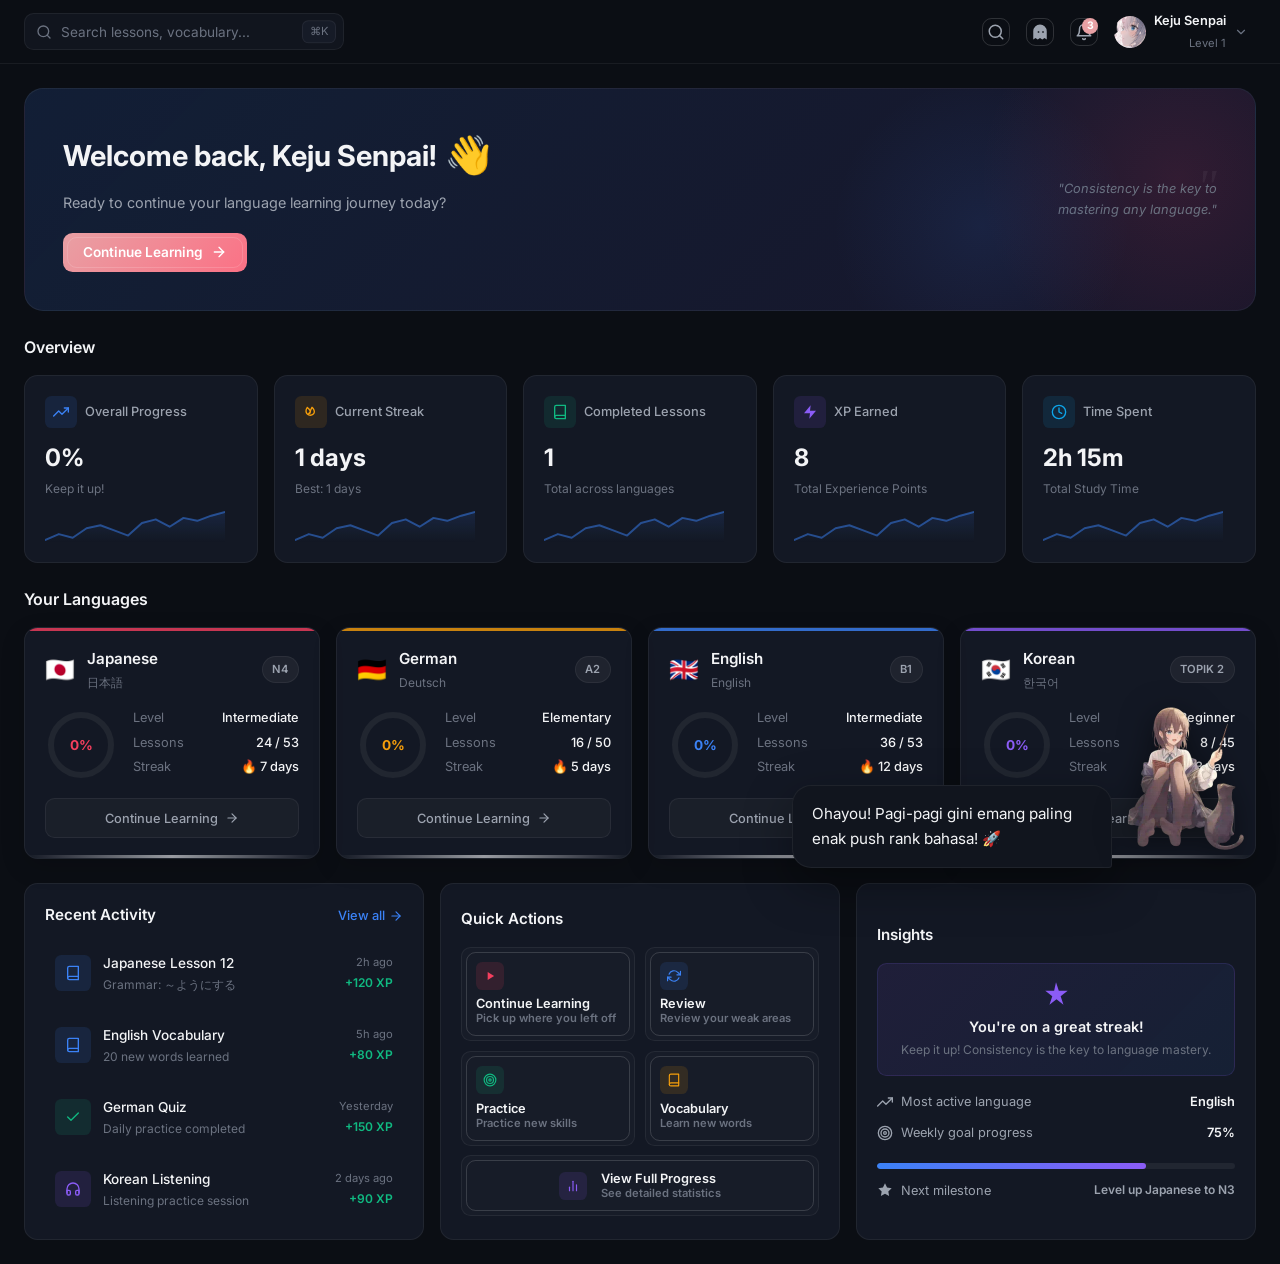
==== commit cb5f1088: "edit update" ====
--- a/index.html
+++ b/index.html
@@ -14,6 +14,8 @@
   <link rel="stylesheet" href="source/search/omni.css">
   <link rel="stylesheet" href="dashboard.css">
   <link rel="stylesheet" href="responsif.css">
+    <link rel="stylesheet" href="UserProfile/profile.css">
+   <link rel="stylesheet" href="UserProfile/profileEdit.css">
 </head>
 <body>
 
@@ -200,6 +202,7 @@
   <script src="source/chat.js"></script>
   <script src="source/search/omni.js"></script>
   <script src="dashboard.js"></script>
-
+  <script src="UserProfile/profile.js"></script>
+ <script src="UserProfile/Edit.js"></script>
 </body>
 </html>
--- a/UserProfile/profile.css
+++ b/UserProfile/profile.css
@@ -0,0 +1,617 @@
+.profile-hotspot {
+  position: fixed;
+  top: 0;
+  right: 0;
+  width: 9rem;
+  height: 7rem;
+  z-index: 115;
+  background: transparent;
+}
+
+.profile-sheet-overlay {
+  position: fixed;
+  inset: 0;
+  z-index: 119;
+  background:
+    radial-gradient(circle at top right, rgba(59, 130, 246, 0.12), transparent 28%),
+    rgba(3, 8, 20, 0.62);
+  backdrop-filter: blur(10px);
+  -webkit-backdrop-filter: blur(10px);
+  opacity: 0;
+  pointer-events: none;
+  transition: opacity 0.28s ease;
+}
+
+.profile-sheet {
+  --profile-bg: linear-gradient(180deg, rgba(17, 21, 30, 0.98), rgba(10, 14, 23, 0.98));
+  --profile-card: rgba(255, 255, 255, 0.035);
+  --profile-line: rgba(255, 255, 255, 0.08);
+  --profile-line-strong: rgba(255, 255, 255, 0.14);
+  --profile-muted: rgba(255, 255, 255, 0.66);
+  --profile-accent: var(--danger, #f472b6);
+  --profile-accent-2: var(--accent, #60a5fa);
+  position: fixed;
+  inset: auto 1rem 1rem auto;
+  width: min(25rem, calc(100vw - 2rem));
+  max-height: calc(100dvh - 2rem);
+  overflow: hidden;
+  z-index: 120;
+  color: var(--text, #f3f4f6);
+  background: var(--profile-bg);
+  border: 1px solid var(--profile-line);
+  border-radius: 1.75rem;
+  box-shadow:
+    0 1.5rem 4rem rgba(0, 0, 0, 0.45),
+    inset 0 1px 0 rgba(255, 255, 255, 0.06);
+  opacity: 0;
+  pointer-events: none;
+  transform: translateY(1rem) scale(0.96);
+  transform-origin: top right;
+  transition:
+    opacity 0.28s ease,
+    transform 0.28s ease,
+    border-color 0.28s ease;
+}
+
+.profile-sheet.is-open {
+  opacity: 1;
+  pointer-events: auto;
+  transform: translateY(0) scale(1);
+}
+
+.profile-sheet-overlay.is-open {
+  opacity: 1;
+  pointer-events: auto;
+}
+
+.profile-sheet__inner {
+  max-height: inherit;
+  overflow: auto;
+}
+
+.profile-sheet__drag {
+  display: none;
+  width: 100%;
+  padding: 0.65rem 0 0.35rem;
+}
+
+.profile-sheet__drag::before {
+  content: "";
+  display: block;
+  width: 3.25rem;
+  height: 0.34rem;
+  margin: 0 auto;
+  border-radius: 999px;
+  background: rgba(255, 255, 255, 0.22);
+}
+
+.profile-sheet__topbar {
+  position: absolute;
+  top: 1rem;
+  right: 1rem;
+  left: 1rem;
+  z-index: 2;
+  display: flex;
+  justify-content: space-between;
+  align-items: center;
+  pointer-events: none;
+}
+
+.profile-sheet__hint,
+.profile-sheet__close {
+  pointer-events: auto;
+}
+
+.profile-sheet__hint {
+  padding: 0.42rem 0.72rem;
+  border-radius: 999px;
+  font-size: 0.74rem;
+  font-weight: 600;
+  letter-spacing: 0.01em;
+  color: rgba(255, 255, 255, 0.82);
+  background: rgba(8, 11, 19, 0.34);
+  border: 1px solid rgba(255, 255, 255, 0.08);
+  backdrop-filter: blur(10px);
+}
+
+.profile-sheet__close {
+  width: 2.75rem;
+  height: 2.75rem;
+  border-radius: 50%;
+  display: grid;
+  place-items: center;
+  color: #fff;
+  background: rgba(255, 255, 255, 0.08);
+  border: 1px solid rgba(255, 255, 255, 0.12);
+  transition: background 0.2s ease, transform 0.2s ease;
+}
+
+.profile-sheet__close:hover {
+  background: rgba(255, 255, 255, 0.14);
+  transform: rotate(90deg);
+}
+
+.profile-sheet__close svg {
+  width: 1.1rem;
+  height: 1.1rem;
+}
+
+.profile-sheet__hero {
+  position: relative;
+  padding: 4.75rem 1.25rem 1.15rem;
+  isolation: isolate;
+}
+
+.profile-sheet__hero::before,
+.profile-sheet__hero::after {
+  content: "";
+  position: absolute;
+  inset: 0;
+  pointer-events: none;
+}
+
+.profile-sheet__hero::before {
+  background:
+    radial-gradient(circle at 18% 18%, rgba(248, 113, 113, 0.42), transparent 28%),
+    radial-gradient(circle at 78% 22%, rgba(59, 130, 246, 0.32), transparent 30%),
+    radial-gradient(circle at 55% 80%, rgba(168, 85, 247, 0.28), transparent 26%),
+    linear-gradient(135deg, rgba(20, 26, 41, 0.98), rgba(13, 18, 31, 0.92));
+  border-bottom: 1px solid rgba(255, 255, 255, 0.06);
+}
+
+.profile-sheet__hero::after {
+  inset: auto 0 0;
+  height: 5rem;
+  background: linear-gradient(180deg, transparent, rgba(10, 14, 23, 0.95));
+  z-index: -1;
+}
+
+.profile-sheet__identity {
+  position: relative;
+  z-index: 1;
+  display: grid;
+  gap: 1rem;
+}
+
+.profile-sheet__identity-main {
+  display: flex;
+  gap: 1rem;
+  align-items: center;
+}
+
+.profile-sheet__avatar-wrap {
+  position: relative;
+  flex-shrink: 0;
+}
+
+.profile-sheet__avatar {
+  width: 5.4rem;
+  height: 5.4rem;
+  border-radius: 1.5rem;
+  object-fit: cover;
+  border: 3px solid rgba(255, 255, 255, 0.18);
+  background: rgba(255, 255, 255, 0.08);
+  box-shadow: 0 1rem 2rem rgba(0, 0, 0, 0.24);
+}
+
+.profile-sheet__presence {
+  position: absolute;
+  right: -0.1rem;
+  bottom: -0.1rem;
+  min-width: 1.6rem;
+  height: 1.6rem;
+  border-radius: 999px;
+  display: inline-flex;
+  align-items: center;
+  justify-content: center;
+  padding: 0 0.45rem;
+  border: 3px solid rgba(13, 18, 31, 1);
+  background: linear-gradient(135deg, #34d399, #10b981);
+  color: #03110b;
+  font-size: 0.64rem;
+  font-weight: 800;
+}
+
+.profile-sheet__bio {
+  min-width: 0;
+  flex: 1;
+}
+
+.profile-sheet__row {
+  display: flex;
+  flex-wrap: wrap;
+  gap: 0.55rem;
+  align-items: center;
+  margin-bottom: 0.35rem;
+}
+
+.profile-sheet__name {
+  font-size: clamp(1.2rem, 2vw, 1.65rem);
+  font-weight: 800;
+  line-height: 1.08;
+  letter-spacing: -0.02em;
+}
+
+.profile-sheet__pill {
+  display: inline-flex;
+  align-items: center;
+  gap: 0.35rem;
+  padding: 0.3rem 0.62rem;
+  border-radius: 999px;
+  background: rgba(255, 255, 255, 0.1);
+  color: #fff;
+  font-size: 0.72rem;
+  font-weight: 700;
+}
+
+.profile-sheet__pill--accent {
+  background: linear-gradient(135deg, rgba(248, 113, 113, 0.94), rgba(244, 114, 182, 0.94));
+  box-shadow: 0 0.5rem 1.2rem rgba(244, 114, 182, 0.22);
+}
+
+.profile-sheet__handle,
+.profile-sheet__email,
+.profile-sheet__tagline {
+  color: var(--profile-muted);
+}
+
+.profile-sheet__handle {
+  font-size: 0.86rem;
+  font-weight: 600;
+}
+
+.profile-sheet__email {
+  font-size: 0.84rem;
+}
+
+.profile-sheet__tagline {
+  font-size: 0.82rem;
+  line-height: 1.55;
+  max-width: 28ch;
+}
+
+.profile-sheet__actions {
+  display: flex;
+  gap: 0.65rem;
+  flex-wrap: wrap;
+}
+
+.profile-sheet__btn {
+  display: inline-flex;
+  align-items: center;
+  justify-content: center;
+  gap: 0.45rem;
+  min-height: 2.75rem;
+  padding: 0.78rem 1rem;
+  border-radius: 1rem;
+  font-size: 0.82rem;
+  font-weight: 700;
+  transition: transform 0.22s ease, background 0.22s ease, border-color 0.22s ease;
+}
+
+.profile-sheet__btn svg {
+  width: 1rem;
+  height: 1rem;
+}
+
+.profile-sheet__btn:hover {
+  transform: translateY(-1px);
+}
+
+.profile-sheet__btn--primary {
+  background: linear-gradient(135deg, rgba(248, 113, 113, 0.95), rgba(244, 114, 182, 0.95));
+  color: #fff;
+  box-shadow: 0 0.75rem 1.4rem rgba(244, 114, 182, 0.2);
+}
+
+.profile-sheet__btn--secondary {
+  background: rgba(255, 255, 255, 0.08);
+  border: 1px solid rgba(255, 255, 255, 0.12);
+  color: #fff;
+}
+
+.profile-sheet__body {
+  padding: 1rem 1.25rem 1.2rem;
+  display: grid;
+  gap: 1rem;
+}
+
+.profile-sheet__stats {
+  display: grid;
+  grid-template-columns: repeat(4, minmax(0, 1fr));
+  gap: 0.75rem;
+}
+
+.profile-sheet__stat {
+  padding: 0.95rem 0.75rem;
+  border-radius: 1.15rem;
+  background: var(--profile-card);
+  border: 1px solid var(--profile-line);
+  text-align: center;
+}
+
+.profile-sheet__stat strong {
+  display: block;
+  font-size: 1rem;
+  font-weight: 800;
+  color: #fff;
+}
+
+.profile-sheet__stat span {
+  display: block;
+  margin-top: 0.18rem;
+  color: var(--profile-muted);
+  font-size: 0.74rem;
+}
+
+.profile-sheet__section {
+  padding: 0.5rem 0;
+}
+
+.profile-sheet__section-title {
+  display: flex;
+  align-items: center;
+  justify-content: space-between;
+  gap: 0.5rem;
+  margin-bottom: 0.8rem;
+}
+
+.profile-sheet__section-title h3 {
+  font-size: 0.87rem;
+  font-weight: 700;
+  letter-spacing: 0.01em;
+}
+
+.profile-sheet__section-title span {
+  color: var(--profile-muted);
+  font-size: 0.76rem;
+}
+
+.profile-sheet__chips {
+  display: flex;
+  flex-wrap: wrap;
+  gap: 0.55rem;
+}
+
+.profile-sheet__chip {
+  display: inline-flex;
+  align-items: center;
+  gap: 0.45rem;
+  padding: 0.7rem 0.88rem;
+  border-radius: 999px;
+  background: rgba(255, 255, 255, 0.05);
+  border: 1px solid rgba(255, 255, 255, 0.08);
+  color: #fff;
+  font-size: 0.78rem;
+  font-weight: 600;
+  white-space: nowrap;
+}
+
+.profile-sheet__chip svg {
+  width: 0.95rem;
+  height: 0.95rem;
+  color: var(--profile-accent-2);
+}
+
+.profile-sheet__menu-group {
+  display: grid;
+  gap: 0.7rem;
+}
+
+.profile-sheet__menu {
+  padding: 0.45rem;
+  border-radius: 1.4rem;
+  background: rgba(255, 255, 255, 0.035);
+  border: 1px solid var(--profile-line);
+}
+
+.profile-sheet__item {
+  width: 100%;
+  display: grid;
+  grid-template-columns: auto 1fr auto;
+  align-items: center;
+  gap: 0.8rem;
+  padding: 0.9rem 0.8rem;
+  border-radius: 1rem;
+  color: inherit;
+  transition: background 0.2s ease, transform 0.2s ease;
+}
+
+.profile-sheet__item:hover {
+  background: rgba(255, 255, 255, 0.05);
+}
+
+.profile-sheet__item + .profile-sheet__item {
+  margin-top: 0.15rem;
+}
+
+.profile-sheet__item-icon,
+.profile-sheet__item-arrow {
+  display: inline-flex;
+  align-items: center;
+  justify-content: center;
+}
+
+.profile-sheet__item-icon {
+  width: 2.55rem;
+  height: 2.55rem;
+  border-radius: 0.95rem;
+  background: rgba(255, 255, 255, 0.07);
+  color: var(--profile-accent-2);
+}
+
+.profile-sheet__item-icon svg,
+.profile-sheet__item-arrow svg {
+  width: 1.08rem;
+  height: 1.08rem;
+}
+
+.profile-sheet__item-copy {
+  min-width: 0;
+  text-align: left;
+}
+
+.profile-sheet__item-copy strong {
+  display: block;
+  font-size: 0.86rem;
+  font-weight: 700;
+}
+
+.profile-sheet__item-copy span {
+  display: block;
+  margin-top: 0.15rem;
+  color: var(--profile-muted);
+  font-size: 0.76rem;
+}
+
+.profile-sheet__item-arrow {
+  color: rgba(255, 255, 255, 0.38);
+}
+
+.profile-sheet__footer {
+  display: flex;
+  align-items: center;
+  justify-content: space-between;
+  gap: 0.75rem;
+  padding-top: 0.25rem;
+}
+
+.profile-sheet__footer-note {
+  color: var(--profile-muted);
+  font-size: 0.74rem;
+  line-height: 1.5;
+}
+
+.profile-sheet__footer-ghost {
+  min-height: 2.5rem;
+  padding: 0.65rem 0.9rem;
+  border-radius: 0.95rem;
+  background: rgba(255, 255, 255, 0.06);
+  border: 1px solid rgba(255, 255, 255, 0.08);
+  color: #fff;
+  font-size: 0.78rem;
+  font-weight: 700;
+}
+
+body.profile-sheet-open {
+  overflow: hidden;
+}
+
+@media (prefers-reduced-motion: reduce) {
+  .profile-sheet,
+  .profile-sheet-overlay,
+  .profile-sheet__btn,
+  .profile-sheet__item,
+  .profile-sheet__close {
+    transition: none;
+  }
+}
+
+@media (min-width: 1025px) {
+  .profile-sheet {
+    top: 0.85rem;
+    right: 0.85rem;
+    bottom: auto;
+  }
+}
+
+@media (max-width: 1024px) {
+  .profile-hotspot {
+    display: none;
+  }
+
+  .profile-sheet-overlay {
+    background: rgba(3, 8, 20, 0.54);
+  }
+
+  .profile-sheet {
+    inset: auto 0 0;
+    width: 100%;
+    max-height: min(88dvh, 48rem);
+    border-radius: 1.9rem 1.9rem 0 0;
+    transform: translateY(100%);
+    transform-origin: bottom center;
+    border-inline: none;
+    border-bottom: none;
+  }
+
+  .profile-sheet.is-open {
+    transform: translateY(0);
+  }
+
+  .profile-sheet__drag {
+    display: block;
+  }
+
+  .profile-sheet__hero {
+    padding-top: 1.3rem;
+  }
+}
+
+@media (max-width: 720px) {
+  .profile-sheet__identity-main {
+    align-items: flex-start;
+  }
+
+  .profile-sheet__actions {
+    display: grid;
+    grid-template-columns: 1fr 1fr;
+  }
+
+  .profile-sheet__btn {
+    width: 100%;
+  }
+
+  .profile-sheet__stats {
+    grid-template-columns: repeat(2, minmax(0, 1fr));
+  }
+}
+
+@media (max-width: 560px) {
+  .profile-sheet__hero,
+  .profile-sheet__body {
+    padding-left: 1rem;
+    padding-right: 1rem;
+  }
+
+  .profile-sheet__topbar {
+    top: 0.65rem;
+    right: 0.85rem;
+    left: 0.85rem;
+  }
+
+  .profile-sheet__hint {
+    font-size: 0.7rem;
+    padding-inline: 0.62rem;
+  }
+
+  .profile-sheet__close {
+    width: 2.45rem;
+    height: 2.45rem;
+  }
+
+  .profile-sheet__identity-main {
+    flex-direction: column;
+    align-items: center;
+    text-align: center;
+  }
+
+  .profile-sheet__bio {
+    width: 100%;
+  }
+
+  .profile-sheet__row,
+  .profile-sheet__actions,
+  .profile-sheet__footer {
+    justify-content: center;
+  }
+
+  .profile-sheet__tagline {
+    margin-inline: auto;
+  }
+
+  .profile-sheet__item {
+    grid-template-columns: auto 1fr auto;
+    padding-inline: 0.7rem;
+  }
+}
--- a/UserProfile/profileEdit.css
+++ b/UserProfile/profileEdit.css
@@ -0,0 +1,852 @@
+/* =========================================
+   KEJUU — EDIT PROFILE
+   Native social-app inspired profile editor
+
+   NOTE: class names here are written to match
+   the markup produced by profileEdit.js exactly
+   (edit-profile-root / edit-profile__* / is-open /
+   is-active / is-selected / is-show). Previously
+   this file used the reversed "profile-edit-*"
+   naming, so none of these rules ever matched the
+   real DOM and the panel had no styling at all.
+   ========================================= */
+
+/* ---------- Root / backdrop / card shell ---------- */
+
+.edit-profile-root {
+  position: fixed;
+  inset: 0;
+  z-index: 140;
+  display: grid;
+  place-items: center;
+  padding: 1rem;
+  opacity: 0;
+  pointer-events: none;
+  transition: opacity 0.24s ease;
+}
+
+.edit-profile-root.is-open {
+  opacity: 1;
+  pointer-events: auto;
+}
+
+.edit-profile-backdrop {
+  position: absolute;
+  inset: 0;
+  background: rgba(3, 8, 20, 0.66);
+  backdrop-filter: blur(14px);
+  -webkit-backdrop-filter: blur(14px);
+}
+
+.edit-profile {
+  --edit-bg: linear-gradient(180deg, rgba(17, 21, 30, 0.99), rgba(9, 13, 22, 0.99));
+  --edit-card: rgba(255, 255, 255, 0.045);
+  --edit-card-hover: rgba(255, 255, 255, 0.075);
+  --edit-line: rgba(255, 255, 255, 0.09);
+  --edit-line-strong: rgba(255, 255, 255, 0.15);
+  --edit-muted: rgba(255, 255, 255, 0.62);
+  --edit-accent: var(--danger, #f472b6);
+  --edit-accent-2: var(--accent, #60a5fa);
+  position: relative;
+  width: min(54rem, 100%);
+  max-height: min(92dvh, 58rem);
+  display: flex;
+  flex-direction: column;
+  overflow: hidden;
+  color: var(--text, #f3f4f6);
+  background: var(--edit-bg);
+  border: 1px solid var(--edit-line);
+  border-radius: 1.75rem;
+  box-shadow:
+    0 2rem 5rem rgba(0, 0, 0, 0.48),
+    inset 0 1px 0 rgba(255, 255, 255, 0.06);
+  transform: translateY(1rem) scale(0.97);
+  transition: transform 0.24s ease;
+}
+
+.edit-profile-root.is-open .edit-profile {
+  transform: translateY(0) scale(1);
+}
+
+body.edit-profile-open {
+  overflow: hidden;
+}
+
+/* ---------- Header ---------- */
+
+.edit-profile__header {
+  position: relative;
+  z-index: 3;
+  flex: 0 0 auto;
+  display: flex;
+  align-items: center;
+  justify-content: space-between;
+  gap: 1rem;
+  min-height: 4.5rem;
+  padding: 0.9rem 1.15rem;
+  background: rgba(10, 14, 23, 0.9);
+  border-bottom: 1px solid var(--edit-line);
+  backdrop-filter: blur(12px);
+  -webkit-backdrop-filter: blur(12px);
+}
+
+.edit-profile__header-main {
+  min-width: 0;
+  display: flex;
+  align-items: center;
+  gap: 0.85rem;
+}
+
+.edit-profile__header-actions {
+  flex: 0 0 auto;
+  display: flex;
+  align-items: center;
+  gap: 0.5rem;
+}
+
+.edit-profile__icon-btn {
+  width: 2.55rem;
+  height: 2.55rem;
+  flex: 0 0 auto;
+  display: grid;
+  place-items: center;
+  border: 1px solid rgba(255, 255, 255, 0.1);
+  border-radius: 0.9rem;
+  color: #fff;
+  background: rgba(255, 255, 255, 0.07);
+  cursor: pointer;
+  transition: transform 0.2s ease, background 0.2s ease;
+}
+
+.edit-profile__icon-btn:hover {
+  transform: rotate(90deg);
+  background: rgba(255, 255, 255, 0.12);
+}
+
+.edit-profile__icon-btn svg {
+  width: 1.05rem;
+  height: 1.05rem;
+}
+
+.edit-profile__title {
+  margin: 0;
+  font-size: 1.05rem;
+  font-weight: 800;
+  letter-spacing: -0.015em;
+}
+
+.edit-profile__subtitle {
+  margin: 0.2rem 0 0;
+  color: var(--edit-muted);
+  font-size: 0.74rem;
+}
+
+.edit-profile__save {
+  border: 0;
+  font: inherit;
+  cursor: pointer;
+  min-height: 2.55rem;
+  padding: 0 1.05rem;
+  border-radius: 0.9rem;
+  font-size: 0.78rem;
+  font-weight: 800;
+  color: #fff;
+  background: linear-gradient(135deg, rgba(248, 113, 113, 0.96), rgba(244, 114, 182, 0.96));
+  box-shadow: 0 0.5rem 1.1rem rgba(244, 114, 182, 0.17);
+  transition: transform 0.18s ease;
+}
+
+.edit-profile__save:hover {
+  transform: translateY(-1px);
+}
+
+/* ---------- Body layout: side nav + content ---------- */
+
+.edit-profile__layout {
+  flex: 1 1 auto;
+  min-height: 0;
+  display: grid;
+  grid-template-columns: 12.5rem 1fr;
+}
+
+.edit-profile__nav {
+  min-height: 0;
+  overflow-y: auto;
+  display: flex;
+  flex-direction: column;
+  gap: 1.15rem;
+  padding: 1rem 0.7rem;
+  background: rgba(255, 255, 255, 0.02);
+  border-right: 1px solid var(--edit-line);
+  scrollbar-width: thin;
+}
+
+.edit-profile__nav-group {
+  display: flex;
+  flex-direction: column;
+  gap: 0.15rem;
+}
+
+.edit-profile__nav-label {
+  padding: 0 0.6rem;
+  margin-bottom: 0.3rem;
+  color: var(--edit-muted);
+  font-size: 0.66rem;
+  font-weight: 800;
+  text-transform: uppercase;
+  letter-spacing: 0.06em;
+}
+
+.edit-profile__tab {
+  display: flex;
+  align-items: center;
+  gap: 0.65rem;
+  width: 100%;
+  min-height: 2.5rem;
+  padding: 0.55rem 0.65rem;
+  border: 0;
+  border-radius: 0.85rem;
+  color: var(--edit-muted);
+  background: transparent;
+  font: inherit;
+  font-size: 0.8rem;
+  font-weight: 700;
+  text-align: left;
+  cursor: pointer;
+  transition: background 0.18s ease, color 0.18s ease;
+}
+
+.edit-profile__tab svg {
+  width: 1.05rem;
+  height: 1.05rem;
+  flex: 0 0 auto;
+}
+
+.edit-profile__tab:hover {
+  color: #fff;
+  background: rgba(255, 255, 255, 0.06);
+}
+
+.edit-profile__tab.is-active {
+  color: #fff;
+  background: linear-gradient(135deg, rgba(248, 113, 113, 0.18), rgba(96, 165, 250, 0.18));
+  box-shadow: inset 0 0 0 1px rgba(255, 255, 255, 0.12);
+}
+
+.edit-profile__content {
+  min-height: 0;
+  overflow-y: auto;
+  padding: 1.2rem;
+  scrollbar-width: thin;
+}
+
+/* Tab panels: only the active one is shown */
+
+.edit-profile__section {
+  display: none;
+}
+
+.edit-profile__section.is-active {
+  display: block;
+}
+
+.edit-profile__section-head {
+  margin-bottom: 1rem;
+}
+
+.edit-profile__section-head h2 {
+  margin: 0;
+  font-size: 1rem;
+  font-weight: 800;
+}
+
+.edit-profile__section-head p {
+  margin: 0.3rem 0 0;
+  color: var(--edit-muted);
+  font-size: 0.78rem;
+  line-height: 1.5;
+}
+
+/* ---------- Card ---------- */
+
+.edit-profile__card {
+  padding: 1rem;
+  margin-bottom: 1rem;
+  border: 1px solid var(--edit-line);
+  border-radius: 1.1rem;
+  background: var(--edit-card);
+}
+
+.edit-profile__card:last-child {
+  margin-bottom: 0;
+}
+
+.edit-profile__card-title {
+  margin: 0 0 0.5rem;
+  font-size: 0.85rem;
+  font-weight: 800;
+}
+
+.edit-profile__helper {
+  color: var(--edit-muted);
+  font-size: 0.7rem;
+  line-height: 1.5;
+}
+
+/* ---------- Avatar ---------- */
+
+.edit-profile__avatar {
+  display: flex;
+  align-items: center;
+  gap: 1rem;
+}
+
+.edit-profile__avatar-preview {
+  flex: 0 0 auto;
+  width: 4.6rem;
+  height: 4.6rem;
+  overflow: hidden;
+  border-radius: 1.3rem;
+  background: rgba(255, 255, 255, 0.08);
+  border: 3px solid rgba(255, 255, 255, 0.16);
+  box-shadow: 0 1rem 2rem rgba(0, 0, 0, 0.24);
+}
+
+.edit-profile__avatar-preview img {
+  width: 100%;
+  height: 100%;
+  object-fit: cover;
+  display: block;
+}
+
+.edit-profile__avatar-actions {
+  display: flex;
+  flex-wrap: wrap;
+  align-items: center;
+  gap: 0.5rem;
+}
+
+.edit-profile__mini-btn {
+  border: 1px solid var(--edit-line);
+  font: inherit;
+  cursor: pointer;
+  min-height: 2.2rem;
+  padding: 0.4rem 0.85rem;
+  border-radius: 999px;
+  color: #fff;
+  background: rgba(255, 255, 255, 0.07);
+  font-size: 0.72rem;
+  font-weight: 700;
+  transition: background 0.18s ease, border-color 0.18s ease;
+}
+
+.edit-profile__mini-btn:hover {
+  background: rgba(255, 255, 255, 0.12);
+}
+
+.edit-profile__mini-btn--danger {
+  color: #fca5a5;
+  border-color: rgba(248, 113, 113, 0.35);
+  background: rgba(248, 113, 113, 0.1);
+}
+
+.edit-profile__mini-btn--danger:hover {
+  background: rgba(248, 113, 113, 0.18);
+}
+
+/* ---------- Basic info fields ---------- */
+
+.edit-profile__grid {
+  display: grid;
+  grid-template-columns: repeat(2, minmax(0, 1fr));
+  gap: 0.7rem;
+}
+
+.edit-profile__field {
+  display: grid;
+  gap: 0.42rem;
+}
+
+.edit-profile__field--full {
+  grid-column: 1 / -1;
+}
+
+.edit-profile__label {
+  color: var(--edit-muted);
+  font-size: 0.72rem;
+  font-weight: 700;
+}
+
+.edit-profile__input,
+.edit-profile__textarea,
+.edit-profile__select {
+  width: 100%;
+  border: 1px solid var(--edit-line);
+  outline: 0;
+  color: #fff;
+  background: rgba(255, 255, 255, 0.045);
+  border-radius: 0.95rem;
+  font: inherit;
+  transition: border-color 0.2s ease, background 0.2s ease, box-shadow 0.2s ease;
+}
+
+.edit-profile__input,
+.edit-profile__select {
+  min-height: 2.9rem;
+  padding: 0.72rem 0.9rem;
+}
+
+.edit-profile__textarea {
+  min-height: 5.3rem;
+  padding: 0.75rem 0.9rem;
+  resize: vertical;
+}
+
+.edit-profile__select {
+  appearance: auto;
+}
+
+.edit-profile__input:focus,
+.edit-profile__textarea:focus,
+.edit-profile__select:focus {
+  border-color: rgba(244, 114, 182, 0.55);
+  background: rgba(255, 255, 255, 0.065);
+  box-shadow: 0 0 0 0.2rem rgba(244, 114, 182, 0.08);
+}
+
+.edit-profile__helper[data-bio-counter] {
+  display: block;
+  justify-self: end;
+  margin-top: 0.1rem;
+}
+
+/* ---------- Chips (status / languages / interests / style / accent) ---------- */
+
+.edit-profile__chips-meta {
+  display: flex;
+  align-items: center;
+  justify-content: space-between;
+  gap: 0.75rem;
+  margin-bottom: 0.7rem;
+}
+
+.edit-profile__counter {
+  color: var(--edit-muted);
+  font-size: 0.68rem;
+}
+
+.edit-profile__chips {
+  display: flex;
+  flex-wrap: wrap;
+  gap: 0.6rem;
+}
+
+.edit-profile__chip {
+  position: relative;
+  display: inline-flex;
+  align-items: center;
+  justify-content: center;
+  gap: 0.45rem;
+  min-height: 2.45rem;
+  padding: 0.58rem 0.78rem;
+  border: 1px solid var(--edit-line);
+  border-radius: 999px;
+  color: rgba(255, 255, 255, 0.9);
+  background: var(--edit-card);
+  font-size: 0.75rem;
+  font-weight: 700;
+  cursor: pointer;
+  user-select: none;
+  transition: transform 0.18s ease, background 0.18s ease, border-color 0.18s ease, box-shadow 0.18s ease;
+}
+
+.edit-profile__chip input {
+  position: absolute;
+  opacity: 0;
+  pointer-events: none;
+}
+
+.edit-profile__chip:hover {
+  transform: translateY(-1px);
+  background: var(--edit-card-hover);
+}
+
+.edit-profile__chip.is-selected {
+  border-color: rgba(244, 114, 182, 0.6);
+  background: linear-gradient(135deg, rgba(248, 113, 113, 0.18), rgba(244, 114, 182, 0.18));
+  box-shadow: 0 0.5rem 1.2rem rgba(244, 114, 182, 0.08);
+}
+
+.edit-profile__chip.is-selected::after {
+  content: "✓";
+  display: inline-grid;
+  place-items: center;
+  width: 1rem;
+  height: 1rem;
+  border-radius: 50%;
+  color: #fff;
+  background: rgba(244, 114, 182, 0.85);
+  font-size: 0.62rem;
+}
+
+/* ---------- Language level rows ---------- */
+
+.edit-profile__option-list {
+  display: grid;
+  gap: 0.6rem;
+}
+
+.edit-profile__option {
+  display: flex;
+  align-items: center;
+  justify-content: space-between;
+  gap: 0.75rem;
+  padding: 0.75rem 0.85rem;
+  border: 1px solid var(--edit-line);
+  border-radius: 1rem;
+  background: var(--edit-card);
+}
+
+.edit-profile__option-main {
+  min-width: 0;
+}
+
+.edit-profile__option-title {
+  font-size: 0.82rem;
+  font-weight: 700;
+}
+
+.edit-profile__option-sub {
+  margin-top: 0.15rem;
+  color: var(--edit-muted);
+  font-size: 0.68rem;
+}
+
+/* ---------- Location ---------- */
+
+.edit-profile__select-row {
+  display: flex;
+  gap: 0.7rem;
+}
+
+.edit-profile__select-row .edit-profile__select {
+  flex: 1 1 0;
+  min-width: 0;
+}
+
+/* ---------- Goals ---------- */
+
+.edit-profile__goal-grid {
+  display: grid;
+  grid-template-columns: repeat(2, minmax(0, 1fr));
+  gap: 0.7rem;
+}
+
+.edit-profile__goal {
+  display: flex;
+  flex-direction: column;
+  align-items: flex-start;
+  gap: 0.3rem;
+  min-width: 0;
+  padding: 0.85rem;
+  border: 1px solid var(--edit-line);
+  border-radius: 1rem;
+  background: var(--edit-card);
+  color: #fff;
+  font: inherit;
+  text-align: left;
+  cursor: pointer;
+  transition: border-color 0.18s ease, background 0.18s ease, transform 0.18s ease;
+}
+
+.edit-profile__goal:hover {
+  transform: translateY(-1px);
+  background: var(--edit-card-hover);
+}
+
+.edit-profile__goal strong {
+  font-size: 0.8rem;
+}
+
+.edit-profile__goal span {
+  color: var(--edit-muted);
+  font-size: 0.7rem;
+  line-height: 1.4;
+}
+
+.edit-profile__goal.is-selected {
+  border-color: rgba(96, 165, 250, 0.5);
+  background: rgba(96, 165, 250, 0.09);
+}
+
+/* ---------- Privacy toggles ---------- */
+
+.edit-profile__privacy-list {
+  display: grid;
+  gap: 0.55rem;
+}
+
+.edit-profile__privacy-item {
+  display: flex;
+  align-items: center;
+  justify-content: space-between;
+  gap: 1rem;
+  padding: 0.82rem 0.9rem;
+  border: 1px solid var(--edit-line);
+  border-radius: 1rem;
+  background: var(--edit-card);
+  cursor: pointer;
+}
+
+.edit-profile__privacy-copy {
+  min-width: 0;
+  display: block;
+}
+
+.edit-profile__privacy-copy strong {
+  display: block;
+  font-size: 0.8rem;
+}
+
+.edit-profile__privacy-copy span {
+  display: block;
+  margin-top: 0.16rem;
+  color: var(--edit-muted);
+  font-size: 0.7rem;
+  line-height: 1.4;
+}
+
+.edit-profile__switch {
+  position: relative;
+  display: inline-block;
+  width: 2.8rem;
+  height: 1.65rem;
+  flex: 0 0 auto;
+  cursor: pointer;
+}
+
+.edit-profile__switch input {
+  position: absolute;
+  opacity: 0;
+}
+
+.edit-profile__switch-track {
+  position: absolute;
+  inset: 0;
+  border-radius: 999px;
+  background: rgba(255, 255, 255, 0.12);
+  border: 1px solid rgba(255, 255, 255, 0.08);
+  transition: background 0.2s ease, border-color 0.2s ease;
+}
+
+.edit-profile__switch-thumb {
+  position: absolute;
+  top: 0.18rem;
+  left: 0.2rem;
+  width: 1.1rem;
+  height: 1.1rem;
+  border-radius: 50%;
+  background: #fff;
+  box-shadow: 0 0.3rem 0.7rem rgba(0, 0, 0, 0.25);
+  transition: transform 0.2s ease;
+}
+
+.edit-profile__switch input:checked + .edit-profile__switch-track {
+  background: linear-gradient(135deg, rgba(96, 165, 250, 0.9), rgba(244, 114, 182, 0.9));
+  border-color: transparent;
+}
+
+.edit-profile__switch input:checked + .edit-profile__switch-track .edit-profile__switch-thumb {
+  transform: translateX(1.05rem);
+}
+
+/* ---------- Footer ---------- */
+
+.edit-profile__footer {
+  position: relative;
+  z-index: 3;
+  flex: 0 0 auto;
+  display: flex;
+  align-items: center;
+  justify-content: space-between;
+  gap: 0.75rem;
+  padding: 0.9rem 1.15rem;
+  border-top: 1px solid var(--edit-line);
+  background: rgba(10, 14, 23, 0.9);
+  backdrop-filter: blur(12px);
+  -webkit-backdrop-filter: blur(12px);
+}
+
+.edit-profile__footer-note {
+  margin: 0;
+  min-width: 0;
+  color: var(--edit-muted);
+  font-size: 0.7rem;
+}
+
+.edit-profile__footer-actions {
+  flex: 0 0 auto;
+  display: flex;
+  align-items: center;
+  gap: 0.6rem;
+}
+
+.edit-profile__footer-btn {
+  border: 0;
+  font: inherit;
+  cursor: pointer;
+  min-height: 2.7rem;
+  padding: 0.7rem 1rem;
+  border-radius: 0.9rem;
+  font-size: 0.78rem;
+  font-weight: 800;
+  color: #fff;
+  background: rgba(255, 255, 255, 0.07);
+  border: 1px solid var(--edit-line);
+  transition: background 0.18s ease;
+}
+
+.edit-profile__footer-btn:hover {
+  background: rgba(255, 255, 255, 0.12);
+}
+
+.edit-profile__footer-btn--primary {
+  color: #fff;
+  background: linear-gradient(135deg, rgba(248, 113, 113, 0.96), rgba(244, 114, 182, 0.96));
+  border-color: transparent;
+  box-shadow: 0 0.65rem 1.4rem rgba(244, 114, 182, 0.17);
+}
+
+.edit-profile__footer-btn--primary:hover {
+  background: linear-gradient(135deg, rgba(248, 113, 113, 1), rgba(244, 114, 182, 1));
+}
+
+/* ---------- Toast ---------- */
+
+.edit-profile__toast {
+  position: fixed;
+  left: 50%;
+  bottom: 1.25rem;
+  z-index: 155;
+  max-width: min(90vw, 26rem);
+  padding: 0.72rem 0.92rem;
+  border: 1px solid rgba(255, 255, 255, 0.1);
+  border-radius: 0.9rem;
+  color: #fff;
+  background: rgba(13, 18, 31, 0.94);
+  box-shadow: 0 1rem 2rem rgba(0, 0, 0, 0.28);
+  font-size: 0.76rem;
+  font-weight: 700;
+  transform: translate(-50%, 1rem);
+  opacity: 0;
+  pointer-events: none;
+  transition: opacity 0.2s ease, transform 0.2s ease;
+}
+
+.edit-profile__toast.is-show {
+  opacity: 1;
+  transform: translate(-50%, 0);
+}
+
+/* ---------- Responsive ---------- */
+
+@media (max-width: 720px) {
+  .edit-profile-root {
+    place-items: end center;
+    padding: 0;
+  }
+
+  .edit-profile {
+    width: 100%;
+    max-height: min(92dvh, 52rem);
+    border-radius: 1.6rem 1.6rem 0 0;
+    border-bottom: none;
+    transform: translateY(100%);
+  }
+
+  .edit-profile-root.is-open .edit-profile {
+    transform: translateY(0);
+  }
+
+  .edit-profile__layout {
+    grid-template-columns: 1fr;
+    grid-template-rows: auto 1fr;
+  }
+
+  .edit-profile__nav {
+    flex-direction: row;
+    align-items: center;
+    gap: 0.4rem;
+    padding: 0.6rem;
+    overflow-x: auto;
+    overflow-y: visible;
+    border-right: none;
+    border-bottom: 1px solid var(--edit-line);
+  }
+
+  .edit-profile__nav-group {
+    flex-direction: row;
+    flex: 0 0 auto;
+  }
+
+  .edit-profile__nav-label {
+    display: none;
+  }
+
+  .edit-profile__tab {
+    width: auto;
+    white-space: nowrap;
+  }
+
+  .edit-profile__content {
+    padding: 1rem;
+  }
+}
+
+@media (max-width: 560px) {
+  .edit-profile__grid {
+    grid-template-columns: 1fr;
+  }
+
+  .edit-profile__select-row {
+    flex-direction: column;
+  }
+
+  .edit-profile__goal-grid {
+    grid-template-columns: 1fr;
+  }
+
+  .edit-profile__header,
+  .edit-profile__footer {
+    padding-inline: 0.9rem;
+  }
+
+  .edit-profile__footer {
+    flex-wrap: wrap;
+  }
+
+  .edit-profile__footer-actions {
+    width: 100%;
+  }
+
+  .edit-profile__footer-actions .edit-profile__footer-btn {
+    flex: 1 1 0;
+  }
+}
+
+@media (prefers-reduced-motion: reduce) {
+  .edit-profile-root,
+  .edit-profile,
+  .edit-profile__icon-btn,
+  .edit-profile__save,
+  .edit-profile__chip,
+  .edit-profile__goal,
+  .edit-profile__tab,
+  .edit-profile__mini-btn,
+  .edit-profile__footer-btn,
+  .edit-profile__toast,
+  .edit-profile__switch-track,
+  .edit-profile__switch-thumb {
+    transition: none;
+  }
+}
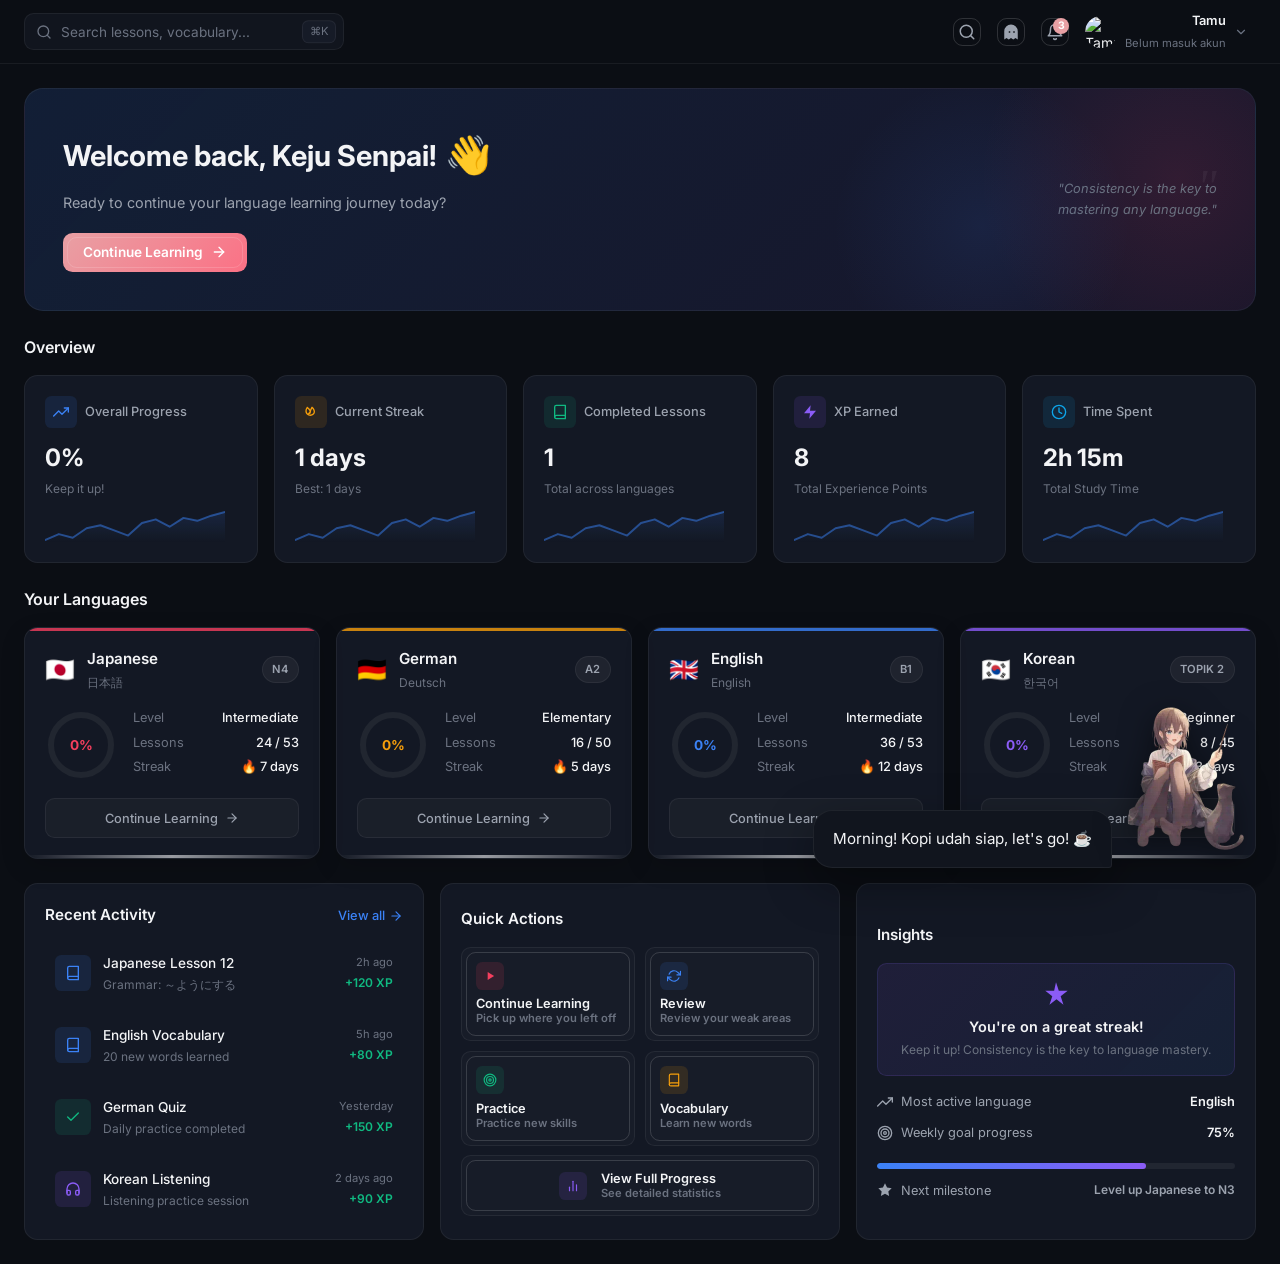
==== commit ad72e32d: "Auth login" ====
--- a/index.html
+++ b/index.html
@@ -16,6 +16,8 @@
   <link rel="stylesheet" href="responsif.css">
     <link rel="stylesheet" href="UserProfile/profile.css">
    <link rel="stylesheet" href="UserProfile/profileEdit.css">
+  <link rel="stylesheet" href="UserProfile/account-switcher.css">
+  <link rel="stylesheet" href="Auth/auth.css">
 </head>
 <body>
 
@@ -197,6 +199,11 @@
   <script src="core/utils.js"></script>
   <script src="core/state.js"></script>
   <script src="core/api.js"></script>
+
+  <!-- Auth pakai backend sendiri (Express+Postgres di Railway), bukan Supabase Auth -->
+  <script src="Auth/auth.js"></script>
+  <script src="Auth/login-modal.js"></script>
+
   <script src="data/data.js"></script>
   <script src="source/app.js"></script>
   <script src="source/chat.js"></script>
@@ -204,5 +211,6 @@
   <script src="dashboard.js"></script>
   <script src="UserProfile/profile.js"></script>
  <script src="UserProfile/Edit.js"></script>
+  <script src="UserProfile/account-switcher.js"></script>
 </body>
 </html>
--- a/UserProfile/account-switcher.css
+++ b/UserProfile/account-switcher.css
@@ -0,0 +1,150 @@
+/* =================================================================
+   ACCOUNT-SWITCHER.CSS — Popover "Ganti Akun"
+   Memakai variabel warna yang sama dengan dashboard.css (:root)
+   ================================================================= */
+
+.account-switcher {
+  position: fixed;
+  z-index: 130;
+  min-width: 220px;
+  max-width: 280px;
+
+  background: var(--bg-2, #11151e);
+  border: 1px solid var(--line-strong, rgba(255, 255, 255, 0.1));
+  border-radius: var(--radius-md, 0.85rem);
+  box-shadow: var(--shadow, 0 1rem 3rem rgba(0, 0, 0, 0.35));
+
+  padding: 0.5rem;
+  opacity: 0;
+  transform: translateY(6px) scale(0.98);
+  pointer-events: none;
+  transition: opacity 0.16s ease, transform 0.16s ease;
+}
+
+.account-switcher.is-open {
+  opacity: 1;
+  transform: translateY(0) scale(1);
+  pointer-events: auto;
+}
+
+.account-switcher__header {
+  font-size: 0.7rem;
+  font-weight: 600;
+  letter-spacing: 0.02em;
+  text-transform: uppercase;
+  color: var(--text-muted, #6b7280);
+  padding: 0.4rem 0.6rem 0.5rem;
+}
+
+.account-switcher__list {
+  list-style: none;
+  margin: 0;
+  padding: 0;
+  display: flex;
+  flex-direction: column;
+  gap: 2px;
+  max-height: 220px;
+  overflow-y: auto;
+}
+
+.account-switcher__item {
+  width: 100%;
+  display: flex;
+  align-items: center;
+  gap: 0.65rem;
+  padding: 0.5rem 0.6rem;
+  border-radius: var(--radius-sm, 0.6rem);
+  background: transparent;
+  color: var(--text, #f3f4f6);
+  text-align: left;
+  cursor: pointer;
+  transition: background 0.15s ease;
+}
+
+.account-switcher__item:hover {
+  background: var(--bg-hover, rgba(255, 255, 255, 0.04));
+}
+
+.account-switcher__item.is-active {
+  background: var(--bg-hover, rgba(255, 255, 255, 0.04));
+}
+
+.account-switcher__avatar {
+  width: 32px;
+  height: 32px;
+  border-radius: 50%;
+  object-fit: cover;
+  flex-shrink: 0;
+  border: 2px solid var(--line-strong, rgba(255, 255, 255, 0.1));
+}
+
+.account-switcher__meta {
+  flex: 1;
+  min-width: 0;
+  display: flex;
+  flex-direction: column;
+  line-height: 1.25;
+}
+
+.account-switcher__meta strong {
+  font-size: 0.82rem;
+  font-weight: 600;
+  white-space: nowrap;
+  overflow: hidden;
+  text-overflow: ellipsis;
+}
+
+.account-switcher__meta small {
+  font-size: 0.72rem;
+  color: var(--text-muted, #6b7280);
+}
+
+.account-switcher__check {
+  width: 16px;
+  height: 16px;
+  flex-shrink: 0;
+  color: var(--accent, #3b82f6);
+}
+
+.account-switcher__footer {
+  margin-top: 0.4rem;
+  padding-top: 0.4rem;
+  border-top: 1px solid var(--line, rgba(255, 255, 255, 0.06));
+}
+
+.account-switcher__add {
+  width: 100%;
+  display: flex;
+  align-items: center;
+  gap: 0.5rem;
+  padding: 0.5rem 0.6rem;
+  border-radius: var(--radius-sm, 0.6rem);
+  background: transparent;
+  color: var(--text-secondary, #9ca3af);
+  font-size: 0.8rem;
+  font-weight: 500;
+  cursor: pointer;
+  transition: background 0.15s ease, color 0.15s ease;
+}
+
+.account-switcher__add:hover {
+  background: var(--bg-hover, rgba(255, 255, 255, 0.04));
+  color: var(--text, #f3f4f6);
+}
+
+.account-switcher__add svg {
+  width: 15px;
+  height: 15px;
+  flex-shrink: 0;
+}
+
+/* Mobile: sedikit lebih lebar biar gampang di-tap */
+@media (max-width: 30rem) {
+  .account-switcher {
+    min-width: 200px;
+  }
+  .account-switcher__item,
+  .account-switcher__add {
+    padding: 0.6rem 0.65rem;
+  }
+}
--- a/Auth/auth.css
+++ b/Auth/auth.css
@@ -0,0 +1,152 @@
+/* =================================================================
+   AUTH.CSS — Modal Login / Daftar
+   ================================================================= */
+
+.auth-modal {
+  position: fixed;
+  inset: 0;
+  z-index: 160;
+  display: flex;
+  align-items: center;
+  justify-content: center;
+  pointer-events: none;
+}
+
+.auth-modal.is-open {
+  pointer-events: auto;
+}
+
+.auth-modal__overlay {
+  position: absolute;
+  inset: 0;
+  background: rgba(4, 6, 10, 0.6);
+  backdrop-filter: blur(2px);
+  opacity: 0;
+  transition: opacity 0.18s ease;
+}
+
+.auth-modal.is-open .auth-modal__overlay {
+  opacity: 1;
+}
+
+.auth-modal__card {
+  position: relative;
+  width: min(360px, calc(100vw - 2rem));
+  background: var(--bg-2, #11151e);
+  border: 1px solid var(--line-strong, rgba(255, 255, 255, 0.1));
+  border-radius: var(--radius-lg, 1.2rem);
+  box-shadow: var(--shadow, 0 1rem 3rem rgba(0, 0, 0, 0.35));
+  padding: 1.5rem;
+  transform: translateY(12px) scale(0.97);
+  opacity: 0;
+  transition: transform 0.2s ease, opacity 0.2s ease;
+}
+
+.auth-modal.is-open .auth-modal__card {
+  transform: translateY(0) scale(1);
+  opacity: 1;
+}
+
+.auth-modal__close {
+  position: absolute;
+  top: 0.85rem;
+  right: 0.85rem;
+  width: 30px;
+  height: 30px;
+  display: flex;
+  align-items: center;
+  justify-content: center;
+  border-radius: 50%;
+  color: var(--text-muted, #6b7280);
+  background: transparent;
+  cursor: pointer;
+}
+
+.auth-modal__close:hover {
+  background: var(--bg-hover, rgba(255, 255, 255, 0.04));
+  color: var(--text, #f3f4f6);
+}
+
+.auth-modal__close svg { width: 16px; height: 16px; }
+
+.auth-modal__tabs {
+  display: flex;
+  gap: 0.4rem;
+  margin: 0.25rem 0 1.25rem;
+  background: var(--bg, #0b0e14);
+  border-radius: var(--radius-md, 0.85rem);
+  padding: 0.25rem;
+}
+
+.auth-modal__tab {
+  flex: 1;
+  padding: 0.5rem;
+  font-size: 0.82rem;
+  font-weight: 600;
+  color: var(--text-muted, #6b7280);
+  background: transparent;
+  border-radius: var(--radius-sm, 0.6rem);
+  cursor: pointer;
+  transition: background 0.15s ease, color 0.15s ease;
+}
+
+.auth-modal__tab.is-active {
+  background: var(--accent, #3b82f6);
+  color: #fff;
+}
+
+.auth-modal__form {
+  display: flex;
+  flex-direction: column;
+  gap: 0.9rem;
+}
+
+.auth-modal__field {
+  display: flex;
+  flex-direction: column;
+  gap: 0.35rem;
+}
+
+.auth-modal__field label {
+  font-size: 0.75rem;
+  color: var(--text-secondary, #9ca3af);
+  font-weight: 500;
+}
+
+.auth-modal__field input {
+  padding: 0.65rem 0.75rem;
+  background: var(--bg, #0b0e14);
+  border: 1px solid var(--line, rgba(255, 255, 255, 0.08));
+  border-radius: var(--radius-sm, 0.6rem);
+  color: var(--text, #f3f4f6);
+  font-size: 0.88rem;
+}
+
+.auth-modal__field input:focus {
+  outline: none;
+  border-color: var(--accent, #3b82f6);
+}
+
+.auth-modal__error {
+  font-size: 0.78rem;
+  color: #f87171;
+  background: rgba(248, 113, 113, 0.1);
+  border-radius: var(--radius-sm, 0.6rem);
+  padding: 0.5rem 0.65rem;
+  margin: 0;
+}
+
+.auth-modal__submit {
+  margin-top: 0.25rem;
+  padding: 0.7rem;
+  border-radius: var(--radius-sm, 0.6rem);
+  background: var(--accent, #3b82f6);
+  color: #fff;
+  font-weight: 600;
+  font-size: 0.88rem;
+  cursor: pointer;
+  transition: opacity 0.15s ease;
+}
+
+.auth-modal__submit:hover { opacity: 0.92; }
+.auth-modal__submit:disabled { opacity: 0.6; cursor: not-allowed; }
